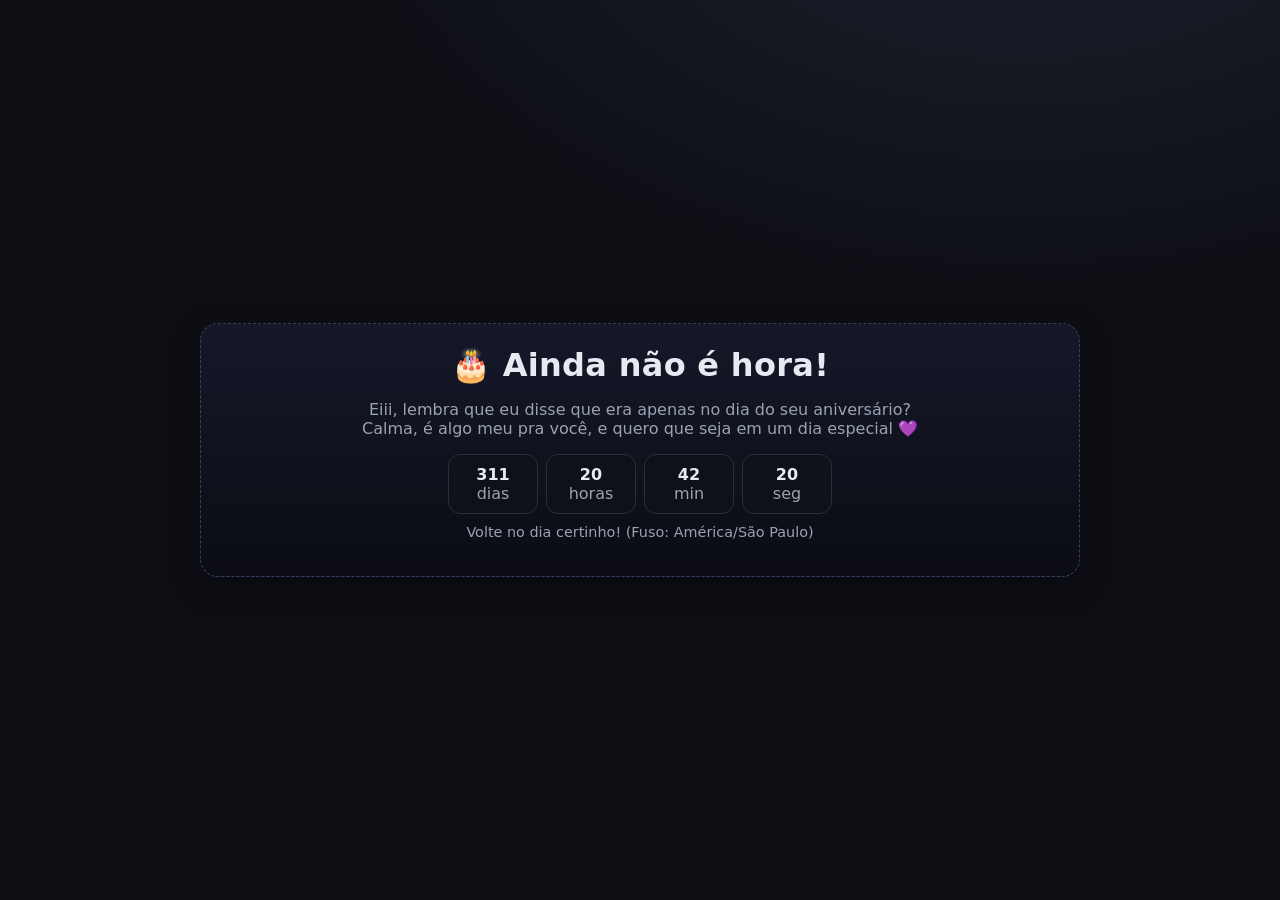
==== index.html @ f36da7c6 "Adiciona jogo imersivo com gate de aniversário10" ====
<!DOCTYPE html>
<html lang="pt-BR">
<head>
  <meta charset="UTF-8" />
  <meta name="viewport" content="width=device-width, initial-scale=1" />
  <title>Prova do Assistente do Vilão – Aniversário</title>
  <style>
    :root{
      --bg:#0e0f15; --card:#161821; --muted:#9aa3b2; --text:#e7eaf0; --accent:#8b5cf6; --accent-2:#22c55e; --danger:#ef4444; --gold:#fbbf24;
    }
    *{box-sizing:border-box}
    body{margin:0;background:radial-gradient(1200px 800px at 80% -20%, #1e2230 0%, #0e0f15 60%, #0e0f15 100%);color:var(--text);font-family:system-ui,-apple-system,Segoe UI,Roboto,Ubuntu;min-height:100svh;display:flex;align-items:center;justify-content:center;overflow:hidden}
    a{color:#b3c7ff}
    .wrap{width:min(980px,96vw);padding:20px;position:relative;z-index:2;display:none}
    .card{background:linear-gradient(180deg,#1a1d28,#11131a);border:1px solid #262a38;box-shadow:0 10px 30px rgba(0,0,0,.35), inset 0 1px 0 rgba(255,255,255,.03);border-radius:18px;padding:22px}
    h1{margin:0 0 8px;font-weight:800;letter-spacing:.3px}
    h2{margin:0 0 8px;font-weight:700}
    p{color:var(--muted)}
    .row{display:flex;gap:10px;flex-wrap:wrap;align-items:center}
    .btn{appearance:none;border:none;border-radius:12px;padding:12px 16px;font-weight:700;cursor:pointer;color:#0b0c12;background:var(--accent);box-shadow:0 6px 20px rgba(139,92,246,.35)}
    .btn.secondary{background:#2a2e3f;color:var(--text)}
    .btn.ghost{background:transparent;border:1px solid #2a2e3f;color:var(--text)}
    .btn.success{background:var(--accent-2);color:#052a12}
    .btn.danger{background:var(--danger);color:#fff}
    .btn:disabled{opacity:.6;cursor:not-allowed}
    .hud{display:flex;justify-content:space-between;gap:8px;margin:8px 0 12px;flex-wrap:wrap}
    .hud .chip{display:inline-flex;align-items:center;gap:8px;padding:8px 12px;border-radius:999px;border:1px solid #2a2e3f;background:#0f1118;color:#9aa3b2}
    .lives span{font-size:1.1rem}
    .timer, .progress-chip{font-variant-numeric:tabular-nums}
    .qbox{border:1px solid #2a2e3f;background:#0f1118;border-radius:14px;padding:14px}
    .answers{display:grid;grid-template-columns:repeat(auto-fit,minmax(220px,1fr));gap:10px;margin-top:12px}
    .answer{border:1px solid #2a2e3f;background:#121522;border-radius:12px;padding:12px;text-align:left;cursor:pointer;transition:transform .1s}
    .answer:active{transform:scale(.99)}
    .answer.correct{border-color:#22c55e;box-shadow:0 0 0 2px rgba(34,197,94,.2) inset}
    .answer.wrong{border-color:#ef4444;box-shadow:0 0 0 2px rgba(239,68,68,.2) inset}
    .notice{margin-top:10px;font-weight:600;min-height:1.2em}
    .progress{height:10px;background:#1b1f2c;border-radius:999px;overflow:hidden;border:1px solid #262a38;margin:6px 0 10px}
    .progress>i{display:block;height:100%;width:0;background:linear-gradient(90deg,var(--accent),#06b6d4);transition:width .4s}
    .urgent{animation:pulse 1s infinite}
    @keyframes pulse{0%{box-shadow:0 0 0 0 rgba(239,68,68,.5)}70%{box-shadow:0 0 0 12px rgba(239,68,68,0)}100%{box-shadow:0 0 0 0 rgba(239,68,68,0)}}
    .narrator{margin:6px 0 10px;color:#c5cbe0;font-style:italic}
    footer{margin-top:10px;color:#7f8aa3;font-size:.86rem;text-align:center}
    .modal{position:fixed;inset:0;background:rgba(0,0,0,.65);display:none;align-items:center;justify-content:center;padding:18px;z-index:3}
    .box{max-width:720px;width:100%;background:linear-gradient(180deg,#121421,#0b0c12);border:1px solid #2a2e3f;border-radius:18px;padding:22px}
    .message{border-radius:14px;background:#0f1118;border:1px dashed #383f56;padding:16px;line-height:1.6}
    .gold{color:#fbbf24}
    #fx{position:fixed;inset:0;pointer-events:none;z-index:1}
    /* Gate (fora do dia) */
    .gate{width:min(880px,92vw);padding:22px;background:linear-gradient(180deg,#151829,#0b0c13);border:1px dashed #3a4060;border-radius:18px;box-shadow:0 10px 30px rgba(0,0,0,.35);text-align:center;display:none}
    .gate h1{margin-bottom:6px}
    .count{display:flex;gap:8px;justify-content:center;margin-top:10px;flex-wrap:wrap}
    .pill{border:1px solid #2a2e3f;background:#0f1118;border-radius:12px;padding:10px 12px;min-width:90px}
  </style>
</head>
<body>
  <!-- CONFIG: altere o dia/mês do aniversário (1–31 / 1–12) -->
  <script>
    const BIRTHDAY = { day: 14, month: 10 }; // <<< ajuste aqui (ex.: 7 de outubro)
    const PREVIEW = new URLSearchParams(location.search).has('preview');

    function nowInSaoPaulo(){
      try{
        const fmt = new Intl.DateTimeFormat('pt-BR', {
          timeZone:'America/Sao_Paulo', year:'numeric', month:'numeric', day:'numeric',
          hour:'numeric', minute:'numeric', second:'numeric'
        });
        const parts = Object.fromEntries(fmt.formatToParts(new Date()).map(p=>[p.type,p.value]));
        return {
          year:+parts.year, month:+parts.month, day:+parts.day,
          hour:+(parts.hour||0), minute:+(parts.minute||0), second:+(parts.second||0)
        };
      }catch(e){
        const d=new Date(); return {year:d.getFullYear(),month:d.getMonth()+1,day:d.getDate(),hour:d.getHours(),minute:d.getMinutes(),second:d.getSeconds()};
      }
    }
    function nextBirthday(d,m){
      const n=nowInSaoPaulo(); let y=n.year;
      const passed = (n.month>m) || (n.month===m && n.day>d);
      if(passed) y++;
      return new Date(`${y}-${String(m).padStart(2,'0')}-${String(d).padStart(2,'0')}T00:00:00-03:00`);
    }
    function updateGateCountdown(){
      const goal=nextBirthday(BIRTHDAY.day,BIRTHDAY.month).getTime();
      const diff=Math.max(0,goal-Date.now());
      const sec=Math.floor(diff/1000)%60,min=Math.floor(diff/60000)%60,hrs=Math.floor(diff/3600000)%24,days=Math.floor(diff/86400000);
      const pad=n=>String(n).padStart(2,'0');
      document.getElementById('count').innerHTML = `
        <div class="pill"><strong>${days}</strong><br><span style="color:#9aa3b2">dias</span></div>
        <div class="pill"><strong>${pad(hrs)}</strong><br><span style="color:#9aa3b2">horas</span></div>
        <div class="pill"><strong>${pad(min)}</strong><br><span style="color:#9aa3b2">min</span></div>
        <div class="pill"><strong>${pad(sec)}</strong><br><span style="color:#9aa3b2">seg</span></div>`;
    }
    function applyGate(){
      const n=nowInSaoPaulo();
      const isBirthday=(n.day===BIRTHDAY.day && n.month===BIRTHDAY.month);
      const gate=document.getElementById('gate'); const app=document.getElementById('app');
      if(isBirthday || PREVIEW){ app.style.display='block'; gate.style.display='none'; }
      else{ app.style.display='none'; gate.style.display='block'; updateGateCountdown(); setInterval(updateGateCountdown,1000); }
    }
  </script>

  <!-- Canvas confete -->
  <canvas id="fx"></canvas>

  <!-- Gate (fora do dia) -->
  <div id="gate" class="gate">
    <h1>🎂 Ainda não é hora!</h1>
    <p>Eiii, lembra que eu disse que era apenas no dia do seu aniversário?<br>
    Calma, é algo meu pra você, e quero que seja em um dia especial 💜</p>
    <div class="count" id="count"></div>
    <p style="margin-top:10px;font-size:.9rem;color:#9aa3b2">Volte no dia certinho! (Fuso: América/São Paulo)</p>
  </div>

  <!-- App -->
  <div id="app" class="wrap">
    <div class="card">
      <h1>🧠 Prova do Assistente do Vilão – Modo Quiz Imersivo</h1>
      <p>Responda 3 perguntas com <strong>vidas</strong> e <strong>tempo</strong>. Pular gasta 1 vida. Complete a prova para abrir o cofre.</p>

      <div class="hud">
        <div class="chip progress-chip">Progresso: <span id="progressText">1/3</span></div>
        <div class="chip lives">Vidas: <span id="lives">❤️❤️❤️</span></div>
        <div class="chip timer">Tempo: <span id="time">20</span>s</div>
      </div>

      <div class="progress"><i id="bar"></i></div>

      <div class="narrator" id="narrator">O vilão observa em silêncio. Ele quer saber se você lembra a origem de Evie…</div>

      <section class="qbox" aria-live="polite">
        <h2 id="qTitle">Pergunta 1 – Origem</h2>
        <p id="qText">Antes de se tornar assistente, qual era a profissão da Evie?</p>
        <div class="answers" id="answers"></div>
        <div id="feedback" class="notice"></div>
        <div class="row" style="margin-top:12px">
          <button class="btn secondary" id="skip" type="button">Pular</button>
          <button class="btn ghost" id="restart" type="button">Reiniciar</button>
        </div>
      </section>

      <footer>
        Dica geral: as respostas certas aparecem nos livros <em>Assistente do Vilão</em>, <em>Aprendiz do Vilão</em> e <em>Aliada do Vilão</em>.
      </footer>
    </div>
  </div>

  <!-- Modal final -->
  <div id="modal" class="modal" role="dialog" aria-modal="true" aria-labelledby="modalTitle" aria-describedby="modalBody">
    <div class="box">
      <h2 id="modalTitle">🎁 O Cofre Secreto</h2>
      <p class="gold" id="modalLead">Prova concluída!</p>
      <div id="modalBody" class="message">
        <p id="finalMsg">“Quando te entreguei o primeiro chocolate, você comentou que teria sido um primeiro presente. Fiquei feliz, e gostaria de te parabenizar novamente pelos seus 18 anos. Que essa data seja apenas o início: que teus sonhos não apenas se realizem, mas que também te transformem e te façam crescer sempre mais.”</p>
      </div>
      <div class="row" style="margin-top:12px">
        <button class="btn success" id="copy" type="button">Copiar mensagem</button>
        <button class="btn secondary" id="close" type="button">Fechar</button>
      </div>
    </div>
  </div>

  <script>
    // Aplica o gate ao carregar
    applyGate();

    document.addEventListener('DOMContentLoaded', function(){
      // Canvas confete
      const fxCanvas = document.getElementById('fx');
      const ctx = fxCanvas.getContext('2d');
      function resize(){ fxCanvas.width = innerWidth; fxCanvas.height = innerHeight; }
      addEventListener('resize', resize); resize();

      const parts = [];
      function spawnConfetti(n=200){
        for(let i=0;i<n;i++){
          parts.push({ x: Math.random()*fxCanvas.width, y: -20, vx:(Math.random()-.5)*2.2, vy:Math.random()*2+2, r:Math.random()*5+2, a:Math.random()*Math.PI*2, hue:Math.floor(200+Math.random()*160) });
        }
      }
      (function draw(){
        ctx.clearRect(0,0,fxCanvas.width,fxCanvas.height);
        for(let p of parts){ p.x+=p.vx; p.y+=p.vy; p.a+=.1;
          ctx.fillStyle=`hsl(${p.hue},90%,60%)`; ctx.save(); ctx.translate(p.x,p.y); ctx.rotate(p.a); ctx.fillRect(-p.r/2,-p.r/2,p.r,p.r); ctx.restore();
        }
        for(let i=parts.length-1;i>=0;i--) if(parts[i].y>fxCanvas.height+30) parts.splice(i,1);
        requestAnimationFrame(draw);
      })();

      // Elementos do jogo
      const bar = document.getElementById('bar');
      const progressText = document.getElementById('progressText');
      const livesEl = document.getElementById('lives');
      const timeEl = document.getElementById('time');
      const answersEl = document.getElementById('answers');
      const qTitle = document.getElementById('qTitle');
      const qText = document.getElementById('qText');
      const feedback = document.getElementById('feedback');
      const skipBtn = document.getElementById('skip');
      const restartBtn = document.getElementById('restart');
      const narrator = document.getElementById('narrator');
      const modal = document.getElementById('modal');
      const closeBtn = document.getElementById('close');
      const copyBtn = document.getElementById('copy');
      const modalLead = document.getElementById('modalLead');

      // Áudio (WebAudio)
      let audioCtx=null; const ensureAudio=()=>{ if(!audioCtx){ audioCtx=new (window.AudioContext||window.webkitAudioContext)(); } };
      function tone(freq=440, dur=0.12, type='sine', vol=0.08){
        ensureAudio(); const o=audioCtx.createOscillator(); const g=audioCtx.createGain();
        o.type=type; o.frequency.value=freq; g.gain.value=vol; o.connect(g); g.connect(audioCtx.destination); o.start(); setTimeout(()=>o.stop(), dur*1000);
      }
      function chord(freqs=[523,659,784], dur=0.2){ freqs.forEach((f,i)=> setTimeout(()=>tone(f,dur,'sine',0.06), i*40)); }
      const sfx = {
        correct(){ chord([523,659,784], .18); },
        wrong(){ tone(220,.18,'sawtooth',0.06); setTimeout(()=>tone(196,.18,'sawtooth',0.06),140); },
        tick(){ tone(880,.05,'square',0.025); },
        open(){ chord([392,523,659,784], .22); setTimeout(()=>chord([659,784,988], .22),180); }
      };

      // Estado do jogo
      let idx=0, lives=3, timer=20, tick=null;
      const narr = [
        'O vilão observa em silêncio. Ele quer saber se você lembra a origem de Evie…',
        'Sinos tocam no castelo. Treinar ou cair: quais artes salvariam as muralhas?',
        'As portas se abrem. O que pesa mais: poder, dever ou o próprio coração?'
      ];
      const questions = [
        { title:'Pergunta 1 – Origem', text:'Antes de se tornar assistente, qual era a profissão da Evie?', choices:['Arqueira','Bibliotecária','Ferreira','Mercadora'], correct:'Bibliotecária' },
        { title:'Pergunta 2 – Treinamento', text:'Para proteger o castelo, quais frentes a Evie passa a estudar?', choices:['Jardinagem e Pintura','Culinária e Diplomacia','Defesa mágica e Estratégia de guerra','Cartografia e Música'], correct:'Defesa mágica e Estratégia de guerra' },
        { title:'Pergunta 3 – Dilema', text:'No terceiro livro, qual dilema central testa a Evie?', choices:['Qual roupa usar no baile','Se deve abandonar a magia','Onde está sua lealdade','Como abrir um portal secreto'], correct:'Onde está sua lealdade' }
      ];
      function setProgress(n){ const pct=Math.round((n/questions.length)*100); bar.style.width=pct+'%'; progressText.textContent=n+'/'+questions.length; }
      function renderQuestion(){
        const q=questions[idx]; qTitle.textContent=q.title; qText.textContent=q.text; narrator.textContent=narr[idx]||'';
        answersEl.innerHTML=''; feedback.textContent=''; document.querySelector('.progress').classList.remove('urgent');
        q.choices.forEach(choice=>{ const btn=document.createElement('button'); btn.className='answer'; btn.type='button'; btn.textContent=choice;
          btn.addEventListener('click',()=>handleAnswer(choice,btn)); answersEl.appendChild(btn); });
        setProgress(idx+1); startTimer();
      }
      function startTimer(){
        clearInterval(tick); timer=20; timeEl.textContent=timer;
        tick=setInterval(()=>{ timer--; timeEl.textContent=timer; if(timer<=5){ document.querySelector('.progress').classList.add('urgent'); sfx.tick(); }
          if(timer<=0){ clearInterval(tick); loseLife('Tempo esgotado.'); } },1000);
      }
      function handleAnswer(choice,btn){
        const q=questions[idx], ok=(choice===q.correct); Array.from(answersEl.children).forEach(b=>b.disabled=true);
        if(ok){ btn.classList.add('correct'); feedback.style.color='#22c55e'; feedback.textContent='Correto!'; sfx.correct(); clearInterval(tick); setTimeout(next,650); }
        else{ btn.classList.add('wrong'); feedback.style.color='#ef4444'; feedback.textContent='Ops! Resposta incorreta.'; sfx.wrong(); clearInterval(tick); setTimeout(()=>loseLife('Resposta incorreta.'),600); }
      }
      function loseLife(reason){
        lives--; const hearts='❤️'.repeat(Math.max(lives,0)) + (lives<3?'🖤'.repeat(3-lives):''); livesEl.textContent=hearts;
        livesEl.animate([{transform:'scale(1)'},{transform:'scale(1.2)'},{transform:'scale(1)'}],{duration:300});
        feedback.style.color='#ef4444'; feedback.textContent=reason+' Você perdeu uma vida.';
        if(lives<=0){ end(false); } else { setTimeout(()=>renderQuestion(),800); }
      }
      function next(){ idx++; if(idx>=questions.length){ end(true); } else { renderQuestion(); } }
      function end(success){
        clearInterval(tick);
        if(success){ modalLead.textContent='Prova concluída com sucesso!'; spawnConfetti(220); sfx.open(); modal.style.display='flex'; }
        else{ modalLead.textContent='Você ficou sem vidas… Mas nem todo final é o fim. Tente novamente!'; modal.style.display='flex';
          document.getElementById('finalMsg').textContent='Falhar também é parte da jornada. Clique em Reiniciar para tentar outra vez.'; document.getElementById('copy').style.display='none'; }
      }

      // Controles
      document.getElementById('skip').addEventListener('click',()=>loseLife('Você pulou a questão.'));
      document.getElementById('restart').addEventListener('click',()=>reset());
      document.getElementById('close').addEventListener('click',()=>{ modal.style.display='none'; });
      document.getElementById('copy').addEventListener('click', async ()=>{
        try{ const msg=document.getElementById('finalMsg').textContent; await navigator.clipboard.writeText(msg);
          const b=document.getElementById('copy'); b.textContent='Copiado!'; setTimeout(()=> b.textContent='Copiar mensagem',1800); }
        catch(e){ alert('Não foi possível copiar automaticamente. Selecione o texto e copie manualmente.'); }
      });

      function reset(){
        idx=0; lives=3; livesEl.textContent='❤️❤️❤️';
        document.getElementById('finalMsg').textContent='“Quando te entreguei o primeiro chocolate, você comentou que teria sido um primeiro presente. Fiquei feliz, e gostaria de te parabenizar novamente pelos seus 18 anos. Que essa data seja apenas o início: que teus sonhos não apenas se realizem, mas que também te transformem e te façam crescer sempre mais.”';
        document.getElementById('copy').style.display=''; modal.style.display='none'; renderQuestion();
      }

      // init
      reset();
    });
  </script>
</body>
</html>
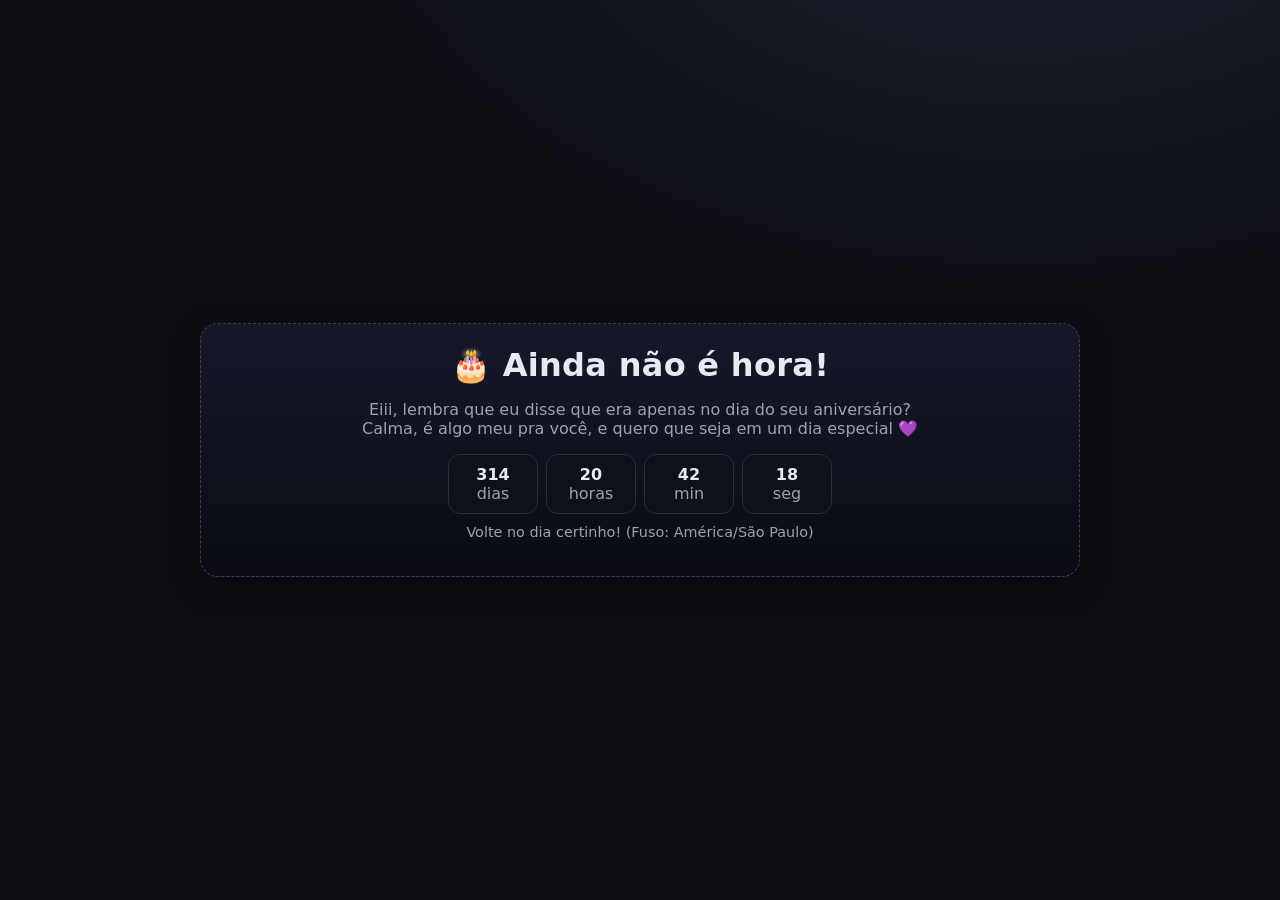
==== commit 2d0883e8: "Atualiza mensagem final personalizada dos 18 anos" ====
--- a/index.html
+++ b/index.html
@@ -55,7 +55,7 @@
 <body>
   <!-- CONFIG: altere o dia/mês do aniversário (1–31 / 1–12) -->
   <script>
-    const BIRTHDAY = { day: 14, month: 10 }; // <<< ajuste aqui (ex.: 7 de outubro)
+    const BIRTHDAY = { day: 17, month: 10 }; // <<< ajuste aqui (ex.: 7 de outubro)
     const PREVIEW = new URLSearchParams(location.search).has('preview');
 
     function nowInSaoPaulo(){
@@ -150,7 +150,10 @@
       <h2 id="modalTitle">🎁 O Cofre Secreto</h2>
       <p class="gold" id="modalLead">Prova concluída!</p>
       <div id="modalBody" class="message">
-        <p id="finalMsg">“Quando te entreguei o primeiro chocolate, você comentou que teria sido um primeiro presente. Fiquei feliz, e gostaria de te parabenizar novamente pelos seus 18 anos. Que essa data seja apenas o início: que teus sonhos não apenas se realizem, mas que também te transformem e te façam crescer sempre mais.”</p>
+        <p id="finalMsg">“Quando te entreguei o primeiro chocolate, você comentou que teria sido um primeiro presente.
+Fiquei feliz, e hoje quero te parabenizar pelos seus 18 anos — um momento único, cheio de novas escolhas e conquistas.
+Desejo que cada sonho não apenas se realize, mas que também te faça crescer e descobrir ainda mais o quanto é capaz.
+E quero que, no futuro, sempre que precisar de força, lembre desta mensagem: eu não só torço por você, eu acredito no seu potencial. 💜”</p>
       </div>
       <div class="row" style="margin-top:12px">
         <button class="btn success" id="copy" type="button">Copiar mensagem</button>
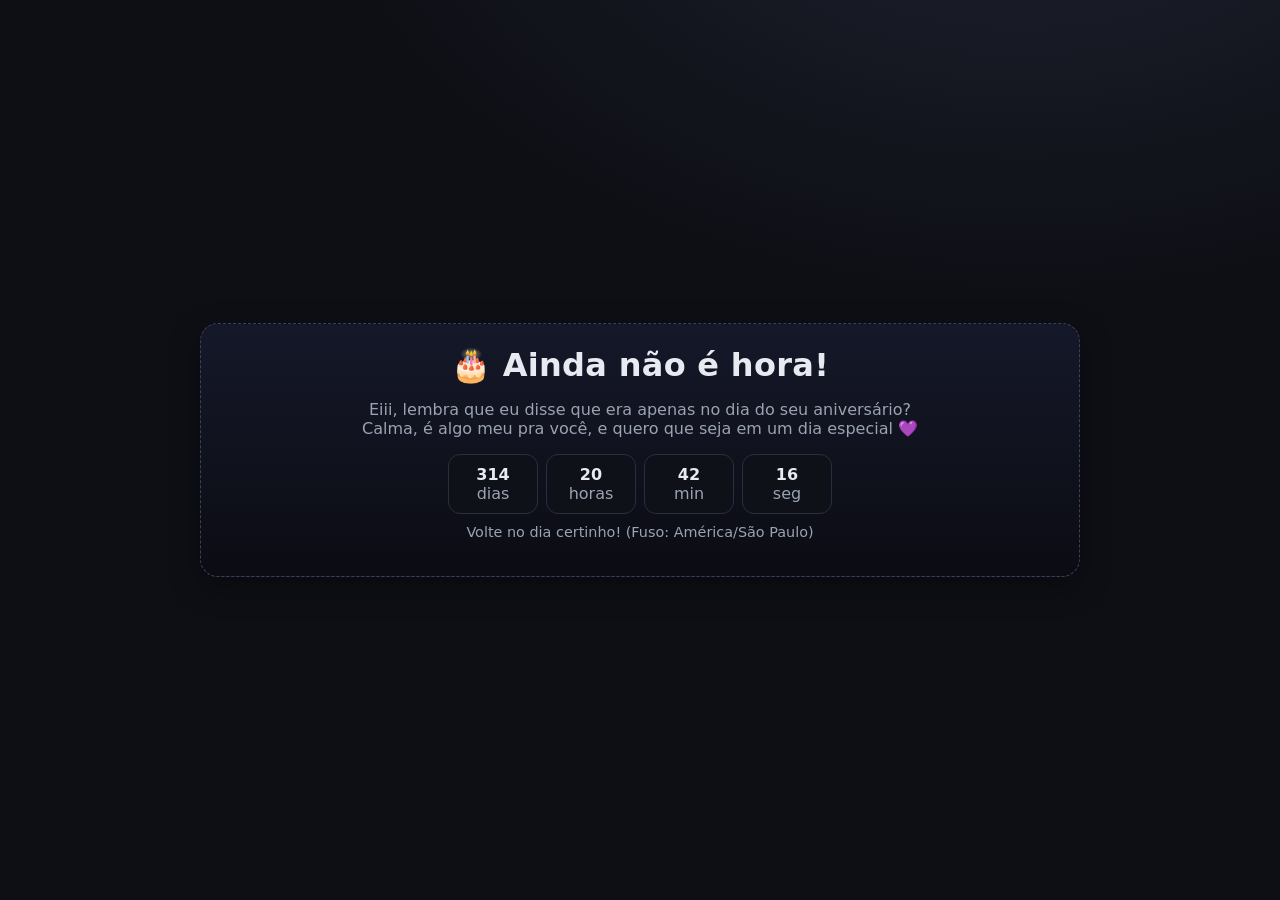
==== commit 8089c729: "Atualiza mensagem final personalizada dos 18 anos" ====
--- a/index.html
+++ b/index.html
@@ -150,10 +150,7 @@
       <h2 id="modalTitle">🎁 O Cofre Secreto</h2>
       <p class="gold" id="modalLead">Prova concluída!</p>
       <div id="modalBody" class="message">
-        <p id="finalMsg">“Quando te entreguei o primeiro chocolate, você comentou que teria sido um primeiro presente.
-Fiquei feliz, e hoje quero te parabenizar pelos seus 18 anos — um momento único, cheio de novas escolhas e conquistas.
-Desejo que cada sonho não apenas se realize, mas que também te faça crescer e descobrir ainda mais o quanto é capaz.
-E quero que, no futuro, sempre que precisar de força, lembre desta mensagem: eu não só torço por você, eu acredito no seu potencial. 💜”</p>
+        <p id="finalMsg">'“Quando te entreguei o primeiro chocolate, você comentou que teria sido um primeiro presente.Fiquei feliz, e hoje quero te parabenizar pelos seus 18 anos — um momento único, cheio de novas escolhas e conquistas.Desejo que cada sonho não apenas se realize, mas que também te faça crescer e descobrir ainda mais o quanto é capaz.E quero que, no futuro, sempre que precisar de força, lembre desta mensagem: eu não só torço por você, eu acredito no seu potencial. 💜”'</p>
       </div>
       <div class="row" style="margin-top:12px">
         <button class="btn success" id="copy" type="button">Copiar mensagem</button>
@@ -275,7 +272,7 @@
 
       function reset(){
         idx=0; lives=3; livesEl.textContent='❤️❤️❤️';
-        document.getElementById('finalMsg').textContent='“Quando te entreguei o primeiro chocolate, você comentou que teria sido um primeiro presente. Fiquei feliz, e gostaria de te parabenizar novamente pelos seus 18 anos. Que essa data seja apenas o início: que teus sonhos não apenas se realizem, mas que também te transformem e te façam crescer sempre mais.”';
+        document.getElementById('finalMsg').textContent='“Quando te entreguei o primeiro chocolate, você comentou que teria sido um primeiro presente.Fiquei feliz, e hoje quero te parabenizar pelos seus 18 anos — um momento único, cheio de novas escolhas e conquistas.Desejo que cada sonho não apenas se realize, mas que também te faça crescer e descobrir ainda mais o quanto é capaz.E quero que, no futuro, sempre que precisar de força, lembre desta mensagem: eu não só torço por você, eu acredito no seu potencial. 💜”';
         document.getElementById('copy').style.display=''; modal.style.display='none'; renderQuestion();
       }
 
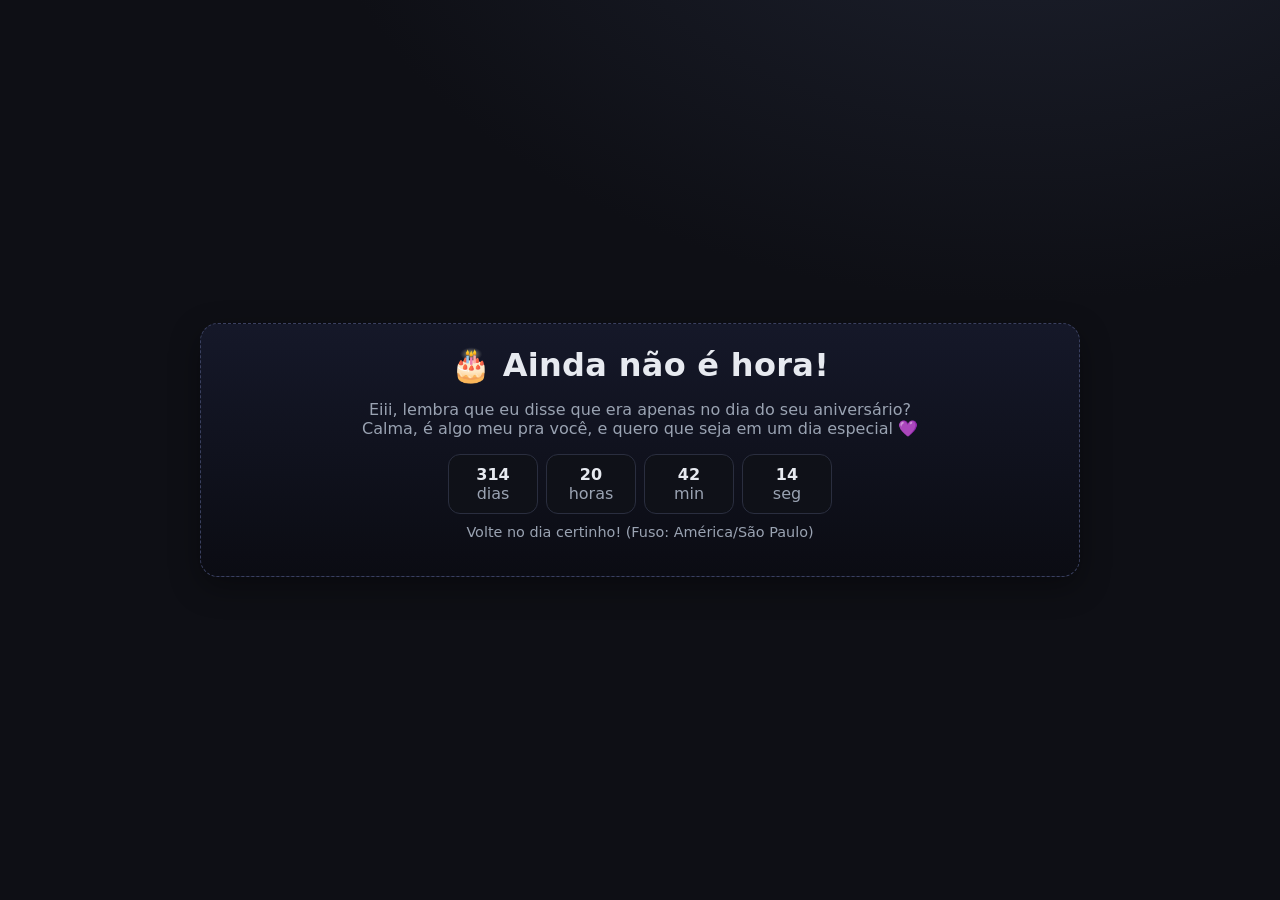
==== commit 1c891a73: "Atualiza mensagem final personalizada dos 18 anos" ====
--- a/index.html
+++ b/index.html
@@ -114,7 +114,7 @@
   <!-- App -->
   <div id="app" class="wrap">
     <div class="card">
-      <h1>🧠 Prova do Assistente do Vilão – Modo Quiz Imersivo</h1>
+      <h1>🧠 Prova do Assistente do Vilão</h1>
       <p>Responda 3 perguntas com <strong>vidas</strong> e <strong>tempo</strong>. Pular gasta 1 vida. Complete a prova para abrir o cofre.</p>
 
       <div class="hud">
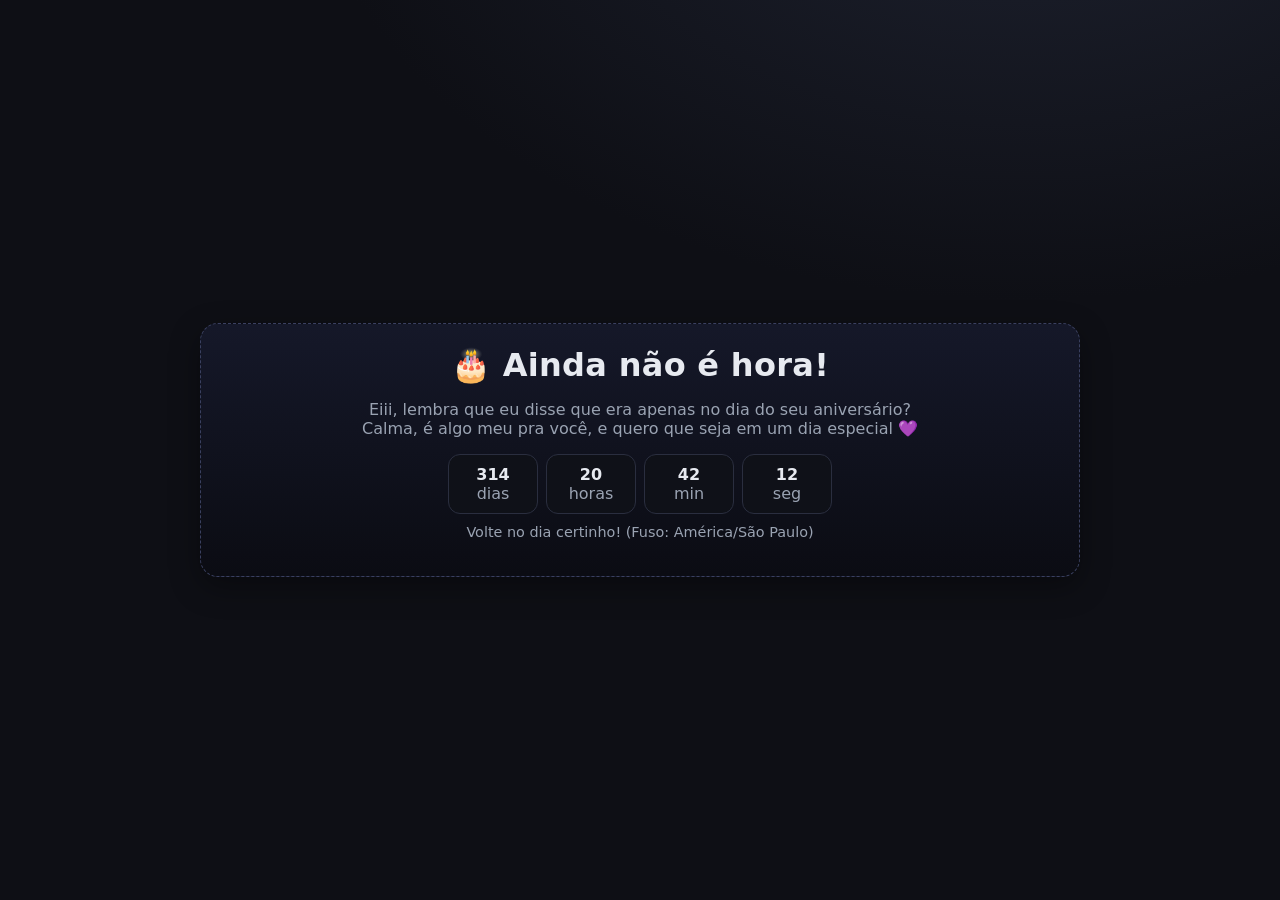
==== commit d554f79f: "Atualiza mensagem final personalizada dos 18 anos 2" ====
--- a/index.html
+++ b/index.html
@@ -150,7 +150,13 @@
       <h2 id="modalTitle">🎁 O Cofre Secreto</h2>
       <p class="gold" id="modalLead">Prova concluída!</p>
       <div id="modalBody" class="message">
-        <p id="finalMsg">'“Quando te entreguei o primeiro chocolate, você comentou que teria sido um primeiro presente.Fiquei feliz, e hoje quero te parabenizar pelos seus 18 anos — um momento único, cheio de novas escolhas e conquistas.Desejo que cada sonho não apenas se realize, mas que também te faça crescer e descobrir ainda mais o quanto é capaz.E quero que, no futuro, sempre que precisar de força, lembre desta mensagem: eu não só torço por você, eu acredito no seu potencial. 💜”'</p>
+        <p id="finalMsg">'“Quando te entreguei aquele primeiro chocolate, você mencionou que talvez fosse o primeiro presente que recebia assim. Guardei essas palavras — e desde então passei a vê-las como um convite silencioso para sair das margens. Deixei de ser apenas um leitor distante da sua história para me tornar, ainda que discretamente, uma linha escrita ao pé da página.
+
+Hoje, nos teus 18 anos, desejo que o mundo se abra como um livro que você ainda não leu — cheio de decisões novas, conquistas inesperadas e capítulos que só você pode escrever.
+
+Que cada sonho não sirva apenas para ser alcançado, mas para te lembrar da grandeza que sempre existiu aí dentro.
+
+E se um dia a coragem parecer faltar, retorne a estas palavras: eu não estou apenas aplaudindo de longe — eu acredito, com absoluta convicção, no que você pode se tornar. 💜”'</p>
       </div>
       <div class="row" style="margin-top:12px">
         <button class="btn success" id="copy" type="button">Copiar mensagem</button>
@@ -272,7 +278,7 @@
 
       function reset(){
         idx=0; lives=3; livesEl.textContent='❤️❤️❤️';
-        document.getElementById('finalMsg').textContent='“Quando te entreguei o primeiro chocolate, você comentou que teria sido um primeiro presente.Fiquei feliz, e hoje quero te parabenizar pelos seus 18 anos — um momento único, cheio de novas escolhas e conquistas.Desejo que cada sonho não apenas se realize, mas que também te faça crescer e descobrir ainda mais o quanto é capaz.E quero que, no futuro, sempre que precisar de força, lembre desta mensagem: eu não só torço por você, eu acredito no seu potencial. 💜”';
+        document.getElementById('finalMsg').textContent='“Quando te entreguei aquele primeiro chocolate, você mencionou que talvez fosse o primeiro presente que recebia assim. Guardei essas palavras — e desde então passei a vê-las como um convite silencioso para sair das margens. Deixei de ser apenas um leitor distante da sua história para me tornar, ainda que discretamente, uma linha escrita ao pé da página.Hoje, nos teus 18 anos, desejo que o mundo se abra como um livro que você ainda não leu — cheio de decisões novas, conquistas inesperadas e capítulos que só você pode escrever.Que cada sonho não sirva apenas para ser alcançado, mas para te lembrar da grandeza que sempre existiu aí dentro.E se um dia a coragem parecer faltar, retorne a estas palavras: eu não estou apenas aplaudindo de longe — eu acredito, com absoluta convicção, no que você pode se tornar. 💜”';
         document.getElementById('copy').style.display=''; modal.style.display='none'; renderQuestion();
       }
 
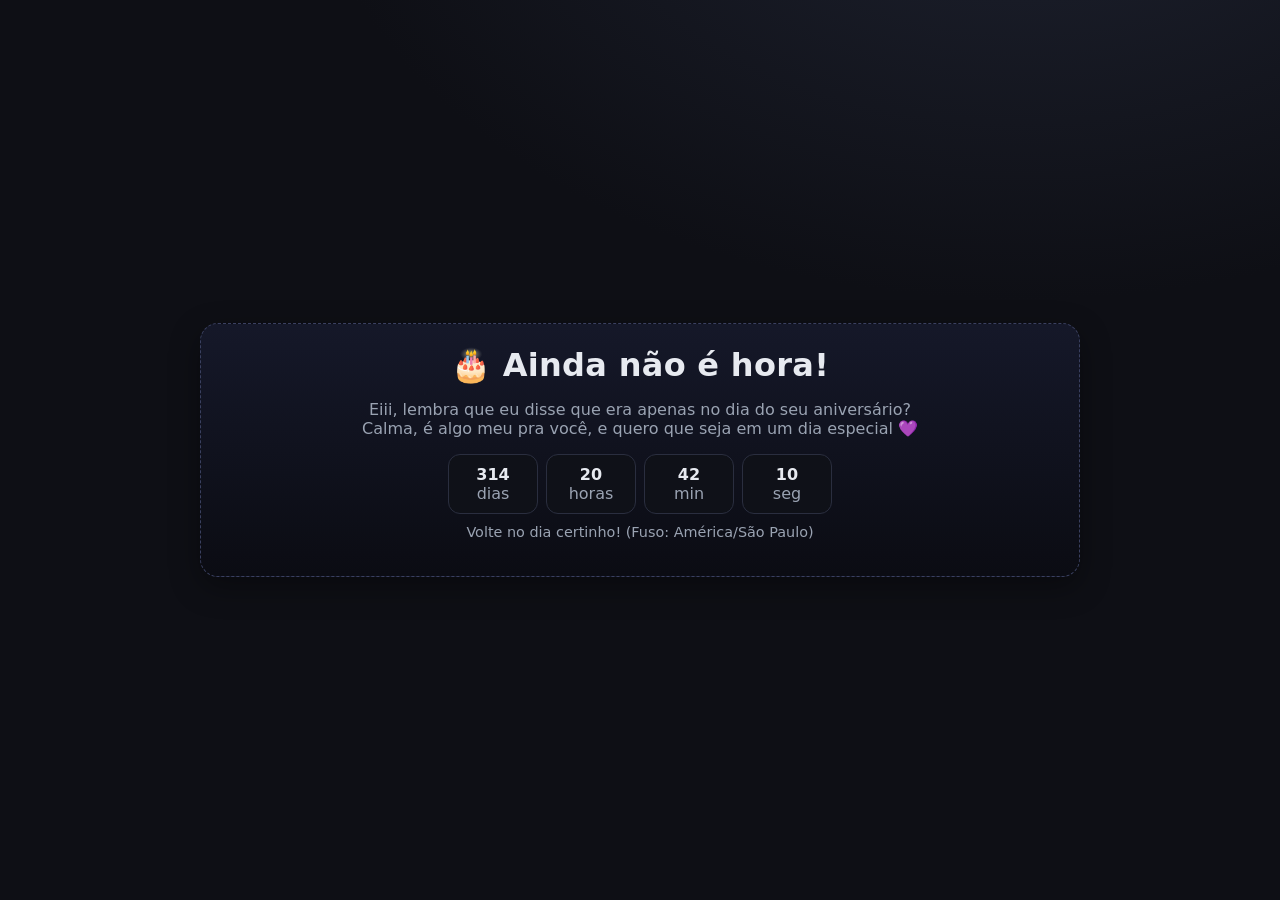
==== commit 65562c0d: "Atualiza mensagem final personalizada dos 18 anos 3" ====
--- a/index.html
+++ b/index.html
@@ -150,13 +150,13 @@
       <h2 id="modalTitle">🎁 O Cofre Secreto</h2>
       <p class="gold" id="modalLead">Prova concluída!</p>
       <div id="modalBody" class="message">
-        <p id="finalMsg">'“Quando te entreguei aquele primeiro chocolate, você mencionou que talvez fosse o primeiro presente que recebia assim. Guardei essas palavras — e desde então passei a vê-las como um convite silencioso para sair das margens. Deixei de ser apenas um leitor distante da sua história para me tornar, ainda que discretamente, uma linha escrita ao pé da página.
-
-Hoje, nos teus 18 anos, desejo que o mundo se abra como um livro que você ainda não leu — cheio de decisões novas, conquistas inesperadas e capítulos que só você pode escrever.
+        <p id="finalMsg">'“Quando te entreguei aquele primeiro chocolate, você mencionou que talvez fosse o primeiro presente que recebia assim. Guardei essas palavras e desde então passei a vê-las como um convite silencioso para sair das margens. Deixei de ser apenas um leitor distante da sua história para me tornar, ainda que discretamente, uma linha escrita ao pé da página.
+
+Hoje, nos teus 18 anos, desejo que o mundo se abra como um livro que você ainda não leu cheio de decisões novas, conquistas inesperadas e capítulos que só você pode escrever.
 
 Que cada sonho não sirva apenas para ser alcançado, mas para te lembrar da grandeza que sempre existiu aí dentro.
 
-E se um dia a coragem parecer faltar, retorne a estas palavras: eu não estou apenas aplaudindo de longe — eu acredito, com absoluta convicção, no que você pode se tornar. 💜”'</p>
+E se um dia a coragem parecer faltar, retorne a estas palavras: eu não estou apenas aplaudindo de longe eu acredito, com absoluta convicção, no que você pode se tornar. 💜”'</p>
       </div>
       <div class="row" style="margin-top:12px">
         <button class="btn success" id="copy" type="button">Copiar mensagem</button>
@@ -278,7 +278,7 @@
 
       function reset(){
         idx=0; lives=3; livesEl.textContent='❤️❤️❤️';
-        document.getElementById('finalMsg').textContent='“Quando te entreguei aquele primeiro chocolate, você mencionou que talvez fosse o primeiro presente que recebia assim. Guardei essas palavras — e desde então passei a vê-las como um convite silencioso para sair das margens. Deixei de ser apenas um leitor distante da sua história para me tornar, ainda que discretamente, uma linha escrita ao pé da página.Hoje, nos teus 18 anos, desejo que o mundo se abra como um livro que você ainda não leu — cheio de decisões novas, conquistas inesperadas e capítulos que só você pode escrever.Que cada sonho não sirva apenas para ser alcançado, mas para te lembrar da grandeza que sempre existiu aí dentro.E se um dia a coragem parecer faltar, retorne a estas palavras: eu não estou apenas aplaudindo de longe — eu acredito, com absoluta convicção, no que você pode se tornar. 💜”';
+        document.getElementById('finalMsg').textContent='“Quando te entreguei aquele primeiro chocolate, você mencionou que talvez fosse o primeiro presente que recebia assim. Guardei essas palavras e desde então passei a vê-las como um convite silencioso para sair das margens. Deixei de ser apenas um leitor distante da sua história para me tornar, ainda que discretamente, uma linha escrita ao pé da página.Hoje, nos teus 18 anos, desejo que o mundo se abra como um livro que você ainda não leu  cheio de decisões novas, conquistas inesperadas e capítulos que só você pode escrever.Que cada sonho não sirva apenas para ser alcançado, mas para te lembrar da grandeza que sempre existiu aí dentro.E se um dia a coragem parecer faltar, retorne a estas palavras: eu não estou apenas aplaudindo de longe eu acredito, com absoluta convicção, no que você pode se tornar. 💜”';
         document.getElementById('copy').style.display=''; modal.style.display='none'; renderQuestion();
       }
 
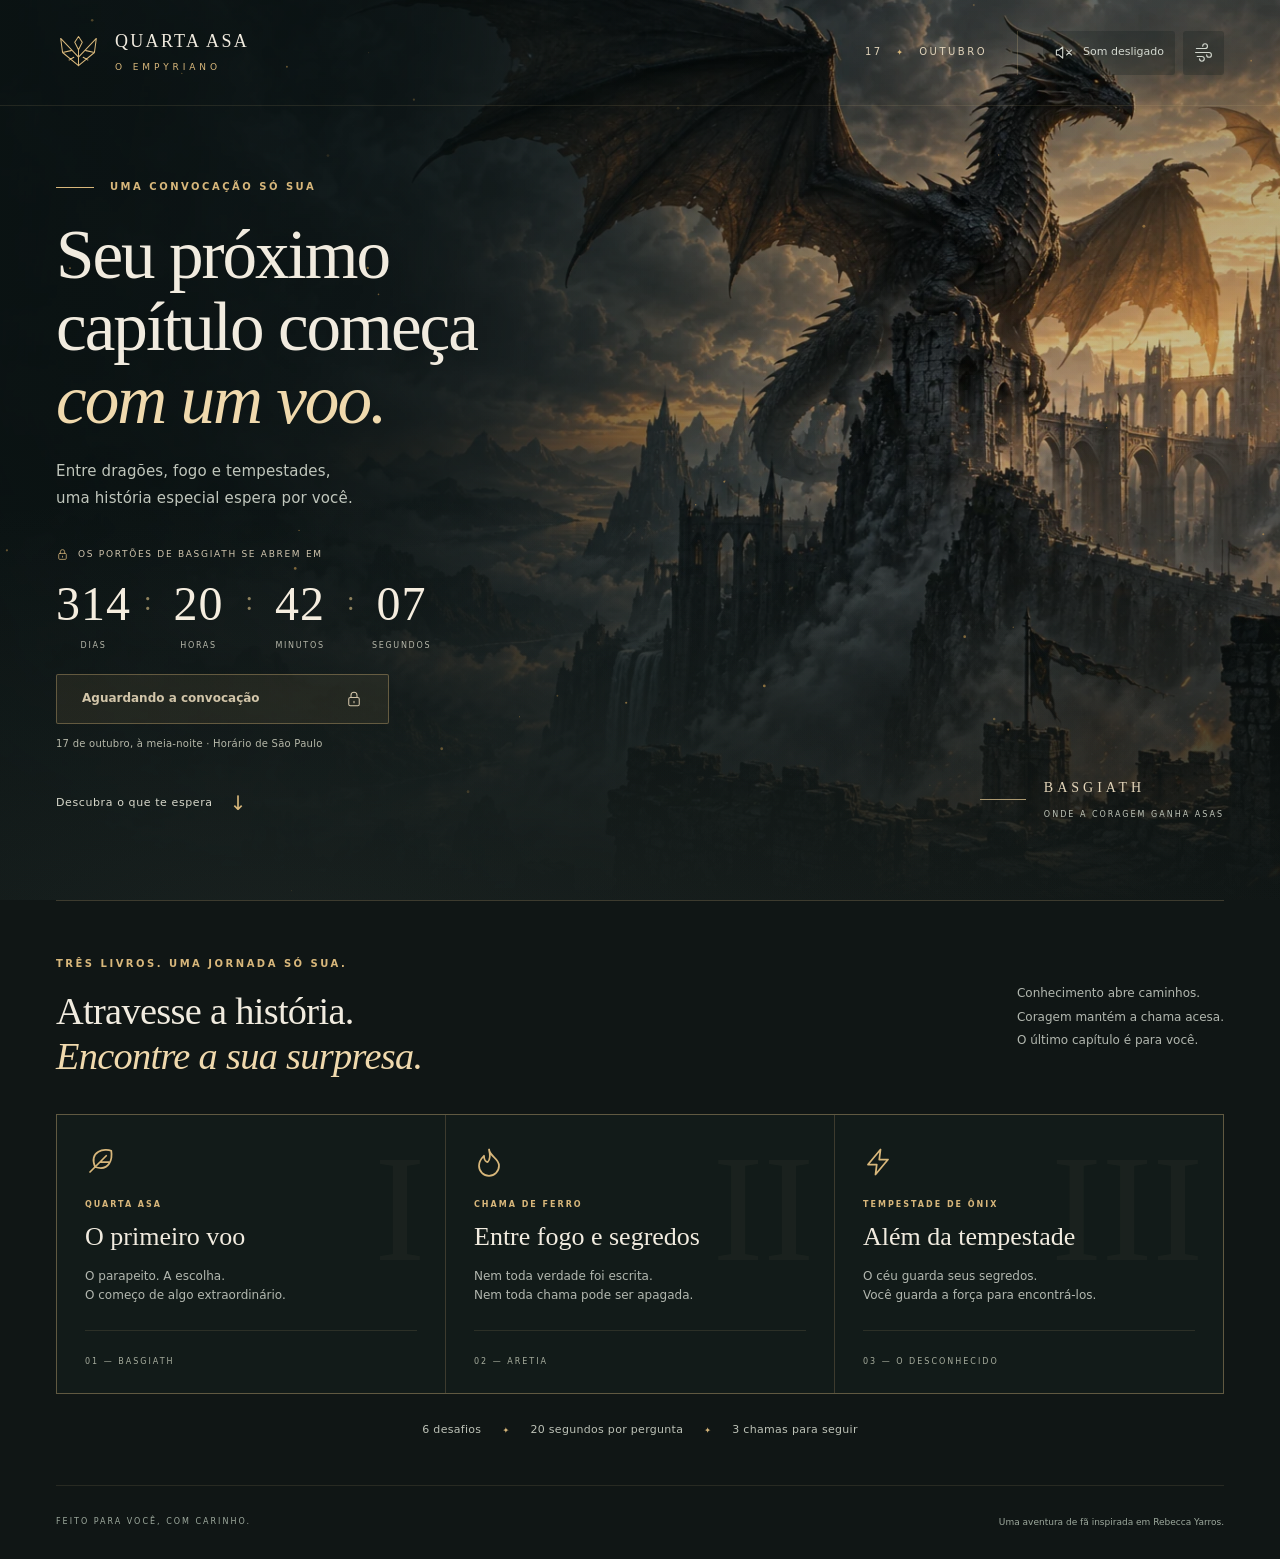
==== commit 33548081: "Transforma aniversario em jornada imersiva de Quarta Asa Preserva a contagem ate 17/10 em Sao Paulo " ====
--- a/index.html
+++ b/index.html
@@ -1,290 +1,61 @@
-<!DOCTYPE html>
+<!doctype html>
 <html lang="pt-BR">
 <head>
-  <meta charset="UTF-8" />
-  <meta name="viewport" content="width=device-width, initial-scale=1" />
-  <title>Prova do Assistente do Vilão – Aniversário</title>
-  <style>
-    :root{
-      --bg:#0e0f15; --card:#161821; --muted:#9aa3b2; --text:#e7eaf0; --accent:#8b5cf6; --accent-2:#22c55e; --danger:#ef4444; --gold:#fbbf24;
-    }
-    *{box-sizing:border-box}
-    body{margin:0;background:radial-gradient(1200px 800px at 80% -20%, #1e2230 0%, #0e0f15 60%, #0e0f15 100%);color:var(--text);font-family:system-ui,-apple-system,Segoe UI,Roboto,Ubuntu;min-height:100svh;display:flex;align-items:center;justify-content:center;overflow:hidden}
-    a{color:#b3c7ff}
-    .wrap{width:min(980px,96vw);padding:20px;position:relative;z-index:2;display:none}
-    .card{background:linear-gradient(180deg,#1a1d28,#11131a);border:1px solid #262a38;box-shadow:0 10px 30px rgba(0,0,0,.35), inset 0 1px 0 rgba(255,255,255,.03);border-radius:18px;padding:22px}
-    h1{margin:0 0 8px;font-weight:800;letter-spacing:.3px}
-    h2{margin:0 0 8px;font-weight:700}
-    p{color:var(--muted)}
-    .row{display:flex;gap:10px;flex-wrap:wrap;align-items:center}
-    .btn{appearance:none;border:none;border-radius:12px;padding:12px 16px;font-weight:700;cursor:pointer;color:#0b0c12;background:var(--accent);box-shadow:0 6px 20px rgba(139,92,246,.35)}
-    .btn.secondary{background:#2a2e3f;color:var(--text)}
-    .btn.ghost{background:transparent;border:1px solid #2a2e3f;color:var(--text)}
-    .btn.success{background:var(--accent-2);color:#052a12}
-    .btn.danger{background:var(--danger);color:#fff}
-    .btn:disabled{opacity:.6;cursor:not-allowed}
-    .hud{display:flex;justify-content:space-between;gap:8px;margin:8px 0 12px;flex-wrap:wrap}
-    .hud .chip{display:inline-flex;align-items:center;gap:8px;padding:8px 12px;border-radius:999px;border:1px solid #2a2e3f;background:#0f1118;color:#9aa3b2}
-    .lives span{font-size:1.1rem}
-    .timer, .progress-chip{font-variant-numeric:tabular-nums}
-    .qbox{border:1px solid #2a2e3f;background:#0f1118;border-radius:14px;padding:14px}
-    .answers{display:grid;grid-template-columns:repeat(auto-fit,minmax(220px,1fr));gap:10px;margin-top:12px}
-    .answer{border:1px solid #2a2e3f;background:#121522;border-radius:12px;padding:12px;text-align:left;cursor:pointer;transition:transform .1s}
-    .answer:active{transform:scale(.99)}
-    .answer.correct{border-color:#22c55e;box-shadow:0 0 0 2px rgba(34,197,94,.2) inset}
-    .answer.wrong{border-color:#ef4444;box-shadow:0 0 0 2px rgba(239,68,68,.2) inset}
-    .notice{margin-top:10px;font-weight:600;min-height:1.2em}
-    .progress{height:10px;background:#1b1f2c;border-radius:999px;overflow:hidden;border:1px solid #262a38;margin:6px 0 10px}
-    .progress>i{display:block;height:100%;width:0;background:linear-gradient(90deg,var(--accent),#06b6d4);transition:width .4s}
-    .urgent{animation:pulse 1s infinite}
-    @keyframes pulse{0%{box-shadow:0 0 0 0 rgba(239,68,68,.5)}70%{box-shadow:0 0 0 12px rgba(239,68,68,0)}100%{box-shadow:0 0 0 0 rgba(239,68,68,0)}}
-    .narrator{margin:6px 0 10px;color:#c5cbe0;font-style:italic}
-    footer{margin-top:10px;color:#7f8aa3;font-size:.86rem;text-align:center}
-    .modal{position:fixed;inset:0;background:rgba(0,0,0,.65);display:none;align-items:center;justify-content:center;padding:18px;z-index:3}
-    .box{max-width:720px;width:100%;background:linear-gradient(180deg,#121421,#0b0c12);border:1px solid #2a2e3f;border-radius:18px;padding:22px}
-    .message{border-radius:14px;background:#0f1118;border:1px dashed #383f56;padding:16px;line-height:1.6}
-    .gold{color:#fbbf24}
-    #fx{position:fixed;inset:0;pointer-events:none;z-index:1}
-    /* Gate (fora do dia) */
-    .gate{width:min(880px,92vw);padding:22px;background:linear-gradient(180deg,#151829,#0b0c13);border:1px dashed #3a4060;border-radius:18px;box-shadow:0 10px 30px rgba(0,0,0,.35);text-align:center;display:none}
-    .gate h1{margin-bottom:6px}
-    .count{display:flex;gap:8px;justify-content:center;margin-top:10px;flex-wrap:wrap}
-    .pill{border:1px solid #2a2e3f;background:#0f1118;border-radius:12px;padding:10px 12px;min-width:90px}
-  </style>
+  <meta charset="utf-8">
+  <meta name="viewport" content="width=device-width, initial-scale=1">
+  <meta name="theme-color" content="#101615">
+  <meta name="description" content="Uma convocação especial para uma jornada entre dragões, fogo e tempestades. Seu próximo capítulo começa em 17 de outubro.">
+  <title>Quarta Asa · Uma jornada para você</title>
+  <link rel="icon" type="image/svg+xml" href="assets/emblem.svg">
+  <link rel="preload" as="image" href="assets/basgiath.webp">
+  <link rel="stylesheet" href="styles.css">
+  <script type="module" src="app.mjs"></script>
 </head>
-<body>
-  <!-- CONFIG: altere o dia/mês do aniversário (1–31 / 1–12) -->
-  <script>
-    const BIRTHDAY = { day: 17, month: 10 }; // <<< ajuste aqui (ex.: 7 de outubro)
-    const PREVIEW = new URLSearchParams(location.search).has('preview');
-
-    function nowInSaoPaulo(){
-      try{
-        const fmt = new Intl.DateTimeFormat('pt-BR', {
-          timeZone:'America/Sao_Paulo', year:'numeric', month:'numeric', day:'numeric',
-          hour:'numeric', minute:'numeric', second:'numeric'
-        });
-        const parts = Object.fromEntries(fmt.formatToParts(new Date()).map(p=>[p.type,p.value]));
-        return {
-          year:+parts.year, month:+parts.month, day:+parts.day,
-          hour:+(parts.hour||0), minute:+(parts.minute||0), second:+(parts.second||0)
-        };
-      }catch(e){
-        const d=new Date(); return {year:d.getFullYear(),month:d.getMonth()+1,day:d.getDate(),hour:d.getHours(),minute:d.getMinutes(),second:d.getSeconds()};
-      }
-    }
-    function nextBirthday(d,m){
-      const n=nowInSaoPaulo(); let y=n.year;
-      const passed = (n.month>m) || (n.month===m && n.day>d);
-      if(passed) y++;
-      return new Date(`${y}-${String(m).padStart(2,'0')}-${String(d).padStart(2,'0')}T00:00:00-03:00`);
-    }
-    function updateGateCountdown(){
-      const goal=nextBirthday(BIRTHDAY.day,BIRTHDAY.month).getTime();
-      const diff=Math.max(0,goal-Date.now());
-      const sec=Math.floor(diff/1000)%60,min=Math.floor(diff/60000)%60,hrs=Math.floor(diff/3600000)%24,days=Math.floor(diff/86400000);
-      const pad=n=>String(n).padStart(2,'0');
-      document.getElementById('count').innerHTML = `
-        <div class="pill"><strong>${days}</strong><br><span style="color:#9aa3b2">dias</span></div>
-        <div class="pill"><strong>${pad(hrs)}</strong><br><span style="color:#9aa3b2">horas</span></div>
-        <div class="pill"><strong>${pad(min)}</strong><br><span style="color:#9aa3b2">min</span></div>
-        <div class="pill"><strong>${pad(sec)}</strong><br><span style="color:#9aa3b2">seg</span></div>`;
-    }
-    function applyGate(){
-      const n=nowInSaoPaulo();
-      const isBirthday=(n.day===BIRTHDAY.day && n.month===BIRTHDAY.month);
-      const gate=document.getElementById('gate'); const app=document.getElementById('app');
-      if(isBirthday || PREVIEW){ app.style.display='block'; gate.style.display='none'; }
-      else{ app.style.display='none'; gate.style.display='block'; updateGateCountdown(); setInterval(updateGateCountdown,1000); }
-    }
-  </script>
-
-  <!-- Canvas confete -->
-  <canvas id="fx"></canvas>
-
-  <!-- Gate (fora do dia) -->
-  <div id="gate" class="gate">
-    <h1>🎂 Ainda não é hora!</h1>
-    <p>Eiii, lembra que eu disse que era apenas no dia do seu aniversário?<br>
-    Calma, é algo meu pra você, e quero que seja em um dia especial 💜</p>
-    <div class="count" id="count"></div>
-    <p style="margin-top:10px;font-size:.9rem;color:#9aa3b2">Volte no dia certinho! (Fuso: América/São Paulo)</p>
-  </div>
-
-  <!-- App -->
-  <div id="app" class="wrap">
-    <div class="card">
-      <h1>🧠 Prova do Assistente do Vilão</h1>
-      <p>Responda 3 perguntas com <strong>vidas</strong> e <strong>tempo</strong>. Pular gasta 1 vida. Complete a prova para abrir o cofre.</p>
-
-      <div class="hud">
-        <div class="chip progress-chip">Progresso: <span id="progressText">1/3</span></div>
-        <div class="chip lives">Vidas: <span id="lives">❤️❤️❤️</span></div>
-        <div class="chip timer">Tempo: <span id="time">20</span>s</div>
-      </div>
-
-      <div class="progress"><i id="bar"></i></div>
-
-      <div class="narrator" id="narrator">O vilão observa em silêncio. Ele quer saber se você lembra a origem de Evie…</div>
-
-      <section class="qbox" aria-live="polite">
-        <h2 id="qTitle">Pergunta 1 – Origem</h2>
-        <p id="qText">Antes de se tornar assistente, qual era a profissão da Evie?</p>
-        <div class="answers" id="answers"></div>
-        <div id="feedback" class="notice"></div>
-        <div class="row" style="margin-top:12px">
-          <button class="btn secondary" id="skip" type="button">Pular</button>
-          <button class="btn ghost" id="restart" type="button">Reiniciar</button>
-        </div>
+<body data-scene="home">
+  <svg class="svg-defs" aria-hidden="true" xmlns="http://www.w3.org/2000/svg">
+    <symbol id="i-wing" viewBox="0 0 48 48"><path d="M24 38V21M24 29 5 9l2 15 17 14 17-14 2-15-19 20ZM7 24l9-2M41 24l-9-2M14 32l5-3M34 32l-5-3M20 13l4-6 4 6-4 8Z"/></symbol>
+    <symbol id="i-arrow" viewBox="0 0 24 24"><path d="M4 12h16m-6-6 6 6-6 6"/></symbol>
+    <symbol id="i-lock" viewBox="0 0 24 24"><rect x="5" y="10" width="14" height="11" rx="2"/><path d="M8 10V7a4 4 0 0 1 8 0v3m-4 5v2"/></symbol>
+    <symbol id="i-flame" viewBox="0 0 24 24"><path d="M12 2c1 6 8 7 8 13a8 8 0 0 1-16 0c0-3 2-6 4-8 0 4 2 5 3 5 2-2 2-6 1-10Z"/></symbol>
+    <symbol id="i-bolt" viewBox="0 0 24 24"><path d="m14 2-10 12h7l-1 8 10-12h-7l1-8Z"/></symbol>
+    <symbol id="i-feather" viewBox="0 0 24 24"><path d="M4 20 17 7M8 16C3 3 16 1 21 3c1 6-1 17-13 13Zm4-4h7"/></symbol>
+    <symbol id="i-sound" viewBox="0 0 24 24"><path d="m11 5-5 4H3v6h3l5 4V5Zm4 3c3 2 3 6 0 8m3-11c5 4 5 10 0 14"/></symbol>
+    <symbol id="i-mute" viewBox="0 0 24 24"><path d="m11 5-5 4H3v6h3l5 4V5Zm5 4 6 6m0-6-6 6"/></symbol>
+    <symbol id="i-motion" viewBox="0 0 24 24"><path d="M3 7h11a3 3 0 1 0-3-3M2 12h17a3 3 0 1 1-3 3M4 17h6a3 3 0 1 1-3 3"/></symbol>
+    <symbol id="i-pause" viewBox="0 0 24 24"><path d="M8 5v14M16 5v14"/></symbol>
+    <symbol id="i-copy" viewBox="0 0 24 24"><rect x="8" y="8" width="12" height="13" rx="2"/><path d="M16 8V3H3v13h5"/></symbol>
+    <symbol id="i-check" viewBox="0 0 24 24"><path d="m5 12 4 4L19 6"/></symbol>
+  </svg>
+  <div class="world" aria-hidden="true"><div class="world-image"></div><div class="world-shade"></div><div class="mist"></div></div>
+  <canvas id="embers" aria-hidden="true"></canvas>
+  <a class="skip-link" href="#main">Ir para o conteúdo</a>
+  <header class="masthead">
+    <button class="brand" id="brand-home" aria-label="Voltar à entrada"><svg class="crest"><use href="#i-wing"/></svg><span>QUARTA ASA<small>O EMPYRIANO</small></span></button>
+    <div class="header-right"><span class="header-date">17 <i>✦</i> OUTUBRO</span><span id="preview-badge" class="preview-badge" hidden>PRÉVIA</span><div class="settings"><button id="sound-toggle" class="setting" aria-pressed="false" aria-label="Ativar som ambiente" title="Ativar som ambiente"><svg><use id="sound-icon" href="#i-mute"/></svg><span id="sound-label">Som desligado</span></button><button id="motion-toggle" class="setting motion-toggle" aria-pressed="true" aria-label="Desativar animações" title="Desativar animações"><svg><use href="#i-motion"/></svg></button></div></div>
+  </header>
+  <main id="main">
+    <section id="screen-home" class="screen">
+      <div class="hero content-width"><div class="hero-copy"><p class="eyebrow ruled">UMA CONVOCAÇÃO SÓ SUA</p><h1>Seu próximo<br>capítulo começa<br><em>com um voo.</em></h1><p class="hero-description">Entre dragões, fogo e tempestades,<br>uma história especial espera por você.</p>
+        <div class="countdown-wrap"><p class="countdown-title"><svg><use href="#i-lock"/></svg><span id="gate-label">OS PORTÕES DE BASGIATH SE ABREM EM</span></p><div class="countdown" role="timer" aria-label="Contagem regressiva até 17 de outubro, horário de São Paulo"><div><strong id="days">--</strong><span>DIAS</span></div><b>:</b><div><strong id="hours">--</strong><span>HORAS</span></div><b>:</b><div><strong id="minutes">--</strong><span>MINUTOS</span></div><b>:</b><div><strong id="seconds">--</strong><span>SEGUNDOS</span></div></div></div>
+        <button class="button primary hero-action" id="enter" disabled><span id="enter-label">Aguardando a convocação</span><svg id="enter-icon"><use href="#i-lock"/></svg></button><p class="gate-note" id="gate-note">17 de outubro, à meia-noite · Horário de São Paulo</p><a class="explore-link" href="#journey">Descubra o que te espera <span>↓</span></a>
+      </div><div class="hero-caption" aria-hidden="true"><span class="fine-line"></span><span>BASGIATH<br><small>ONDE A CORAGEM GANHA ASAS</small></span></div></div>
+      <section id="journey" class="journey content-width" aria-labelledby="journey-title"><div class="journey-heading"><div><p class="eyebrow">TRÊS LIVROS. UMA JORNADA SÓ SUA.</p><h2 id="journey-title">Atravesse a história.<br><em>Encontre a sua surpresa.</em></h2></div><p>Conhecimento abre caminhos.<br>Coragem mantém a chama acesa.<br>O último capítulo é para você.</p></div>
+        <div class="chapter-grid">
+          <article class="chapter-card"><span class="chapter-roman" aria-hidden="true">I</span><svg><use href="#i-feather"/></svg><p class="eyebrow">QUARTA ASA</p><h3>O primeiro voo</h3><p>O parapeito. A escolha.<br>O começo de algo extraordinário.</p><span class="chapter-foot">01 — BASGIATH</span></article>
+          <article class="chapter-card"><span class="chapter-roman" aria-hidden="true">II</span><svg><use href="#i-flame"/></svg><p class="eyebrow">CHAMA DE FERRO</p><h3>Entre fogo e segredos</h3><p>Nem toda verdade foi escrita.<br>Nem toda chama pode ser apagada.</p><span class="chapter-foot">02 — ARETIA</span></article>
+          <article class="chapter-card"><span class="chapter-roman" aria-hidden="true">III</span><svg><use href="#i-bolt"/></svg><p class="eyebrow">TEMPESTADE DE ÔNIX</p><h3>Além da tempestade</h3><p>O céu guarda seus segredos.<br>Você guarda a força para encontrá-los.</p><span class="chapter-foot">03 — O DESCONHECIDO</span></article>
+        </div><div class="journey-details"><span>6 desafios</span><i>✦</i><span>20 segundos por pergunta</span><i>✦</i><span>3 chamas para seguir</span></div>
       </section>
-
-      <footer>
-        Dica geral: as respostas certas aparecem nos livros <em>Assistente do Vilão</em>, <em>Aprendiz do Vilão</em> e <em>Aliada do Vilão</em>.
-      </footer>
-    </div>
-  </div>
-
-  <!-- Modal final -->
-  <div id="modal" class="modal" role="dialog" aria-modal="true" aria-labelledby="modalTitle" aria-describedby="modalBody">
-    <div class="box">
-      <h2 id="modalTitle">🎁 O Cofre Secreto</h2>
-      <p class="gold" id="modalLead">Prova concluída!</p>
-      <div id="modalBody" class="message">
-        <p id="finalMsg">'“Quando te entreguei aquele primeiro chocolate, você mencionou que talvez fosse o primeiro presente que recebia assim. Guardei essas palavras e desde então passei a vê-las como um convite silencioso para sair das margens. Deixei de ser apenas um leitor distante da sua história para me tornar, ainda que discretamente, uma linha escrita ao pé da página.
-
-Hoje, nos teus 18 anos, desejo que o mundo se abra como um livro que você ainda não leu cheio de decisões novas, conquistas inesperadas e capítulos que só você pode escrever.
-
-Que cada sonho não sirva apenas para ser alcançado, mas para te lembrar da grandeza que sempre existiu aí dentro.
-
-E se um dia a coragem parecer faltar, retorne a estas palavras: eu não estou apenas aplaudindo de longe eu acredito, com absoluta convicção, no que você pode se tornar. 💜”'</p>
-      </div>
-      <div class="row" style="margin-top:12px">
-        <button class="btn success" id="copy" type="button">Copiar mensagem</button>
-        <button class="btn secondary" id="close" type="button">Fechar</button>
-      </div>
-    </div>
-  </div>
-
-  <script>
-    // Aplica o gate ao carregar
-    applyGate();
-
-    document.addEventListener('DOMContentLoaded', function(){
-      // Canvas confete
-      const fxCanvas = document.getElementById('fx');
-      const ctx = fxCanvas.getContext('2d');
-      function resize(){ fxCanvas.width = innerWidth; fxCanvas.height = innerHeight; }
-      addEventListener('resize', resize); resize();
-
-      const parts = [];
-      function spawnConfetti(n=200){
-        for(let i=0;i<n;i++){
-          parts.push({ x: Math.random()*fxCanvas.width, y: -20, vx:(Math.random()-.5)*2.2, vy:Math.random()*2+2, r:Math.random()*5+2, a:Math.random()*Math.PI*2, hue:Math.floor(200+Math.random()*160) });
-        }
-      }
-      (function draw(){
-        ctx.clearRect(0,0,fxCanvas.width,fxCanvas.height);
-        for(let p of parts){ p.x+=p.vx; p.y+=p.vy; p.a+=.1;
-          ctx.fillStyle=`hsl(${p.hue},90%,60%)`; ctx.save(); ctx.translate(p.x,p.y); ctx.rotate(p.a); ctx.fillRect(-p.r/2,-p.r/2,p.r,p.r); ctx.restore();
-        }
-        for(let i=parts.length-1;i>=0;i--) if(parts[i].y>fxCanvas.height+30) parts.splice(i,1);
-        requestAnimationFrame(draw);
-      })();
-
-      // Elementos do jogo
-      const bar = document.getElementById('bar');
-      const progressText = document.getElementById('progressText');
-      const livesEl = document.getElementById('lives');
-      const timeEl = document.getElementById('time');
-      const answersEl = document.getElementById('answers');
-      const qTitle = document.getElementById('qTitle');
-      const qText = document.getElementById('qText');
-      const feedback = document.getElementById('feedback');
-      const skipBtn = document.getElementById('skip');
-      const restartBtn = document.getElementById('restart');
-      const narrator = document.getElementById('narrator');
-      const modal = document.getElementById('modal');
-      const closeBtn = document.getElementById('close');
-      const copyBtn = document.getElementById('copy');
-      const modalLead = document.getElementById('modalLead');
-
-      // Áudio (WebAudio)
-      let audioCtx=null; const ensureAudio=()=>{ if(!audioCtx){ audioCtx=new (window.AudioContext||window.webkitAudioContext)(); } };
-      function tone(freq=440, dur=0.12, type='sine', vol=0.08){
-        ensureAudio(); const o=audioCtx.createOscillator(); const g=audioCtx.createGain();
-        o.type=type; o.frequency.value=freq; g.gain.value=vol; o.connect(g); g.connect(audioCtx.destination); o.start(); setTimeout(()=>o.stop(), dur*1000);
-      }
-      function chord(freqs=[523,659,784], dur=0.2){ freqs.forEach((f,i)=> setTimeout(()=>tone(f,dur,'sine',0.06), i*40)); }
-      const sfx = {
-        correct(){ chord([523,659,784], .18); },
-        wrong(){ tone(220,.18,'sawtooth',0.06); setTimeout(()=>tone(196,.18,'sawtooth',0.06),140); },
-        tick(){ tone(880,.05,'square',0.025); },
-        open(){ chord([392,523,659,784], .22); setTimeout(()=>chord([659,784,988], .22),180); }
-      };
-
-      // Estado do jogo
-      let idx=0, lives=3, timer=20, tick=null;
-      const narr = [
-        'O vilão observa em silêncio. Ele quer saber se você lembra a origem de Evie…',
-        'Sinos tocam no castelo. Treinar ou cair: quais artes salvariam as muralhas?',
-        'As portas se abrem. O que pesa mais: poder, dever ou o próprio coração?'
-      ];
-      const questions = [
-        { title:'Pergunta 1 – Origem', text:'Antes de se tornar assistente, qual era a profissão da Evie?', choices:['Arqueira','Bibliotecária','Ferreira','Mercadora'], correct:'Bibliotecária' },
-        { title:'Pergunta 2 – Treinamento', text:'Para proteger o castelo, quais frentes a Evie passa a estudar?', choices:['Jardinagem e Pintura','Culinária e Diplomacia','Defesa mágica e Estratégia de guerra','Cartografia e Música'], correct:'Defesa mágica e Estratégia de guerra' },
-        { title:'Pergunta 3 – Dilema', text:'No terceiro livro, qual dilema central testa a Evie?', choices:['Qual roupa usar no baile','Se deve abandonar a magia','Onde está sua lealdade','Como abrir um portal secreto'], correct:'Onde está sua lealdade' }
-      ];
-      function setProgress(n){ const pct=Math.round((n/questions.length)*100); bar.style.width=pct+'%'; progressText.textContent=n+'/'+questions.length; }
-      function renderQuestion(){
-        const q=questions[idx]; qTitle.textContent=q.title; qText.textContent=q.text; narrator.textContent=narr[idx]||'';
-        answersEl.innerHTML=''; feedback.textContent=''; document.querySelector('.progress').classList.remove('urgent');
-        q.choices.forEach(choice=>{ const btn=document.createElement('button'); btn.className='answer'; btn.type='button'; btn.textContent=choice;
-          btn.addEventListener('click',()=>handleAnswer(choice,btn)); answersEl.appendChild(btn); });
-        setProgress(idx+1); startTimer();
-      }
-      function startTimer(){
-        clearInterval(tick); timer=20; timeEl.textContent=timer;
-        tick=setInterval(()=>{ timer--; timeEl.textContent=timer; if(timer<=5){ document.querySelector('.progress').classList.add('urgent'); sfx.tick(); }
-          if(timer<=0){ clearInterval(tick); loseLife('Tempo esgotado.'); } },1000);
-      }
-      function handleAnswer(choice,btn){
-        const q=questions[idx], ok=(choice===q.correct); Array.from(answersEl.children).forEach(b=>b.disabled=true);
-        if(ok){ btn.classList.add('correct'); feedback.style.color='#22c55e'; feedback.textContent='Correto!'; sfx.correct(); clearInterval(tick); setTimeout(next,650); }
-        else{ btn.classList.add('wrong'); feedback.style.color='#ef4444'; feedback.textContent='Ops! Resposta incorreta.'; sfx.wrong(); clearInterval(tick); setTimeout(()=>loseLife('Resposta incorreta.'),600); }
-      }
-      function loseLife(reason){
-        lives--; const hearts='❤️'.repeat(Math.max(lives,0)) + (lives<3?'🖤'.repeat(3-lives):''); livesEl.textContent=hearts;
-        livesEl.animate([{transform:'scale(1)'},{transform:'scale(1.2)'},{transform:'scale(1)'}],{duration:300});
-        feedback.style.color='#ef4444'; feedback.textContent=reason+' Você perdeu uma vida.';
-        if(lives<=0){ end(false); } else { setTimeout(()=>renderQuestion(),800); }
-      }
-      function next(){ idx++; if(idx>=questions.length){ end(true); } else { renderQuestion(); } }
-      function end(success){
-        clearInterval(tick);
-        if(success){ modalLead.textContent='Prova concluída com sucesso!'; spawnConfetti(220); sfx.open(); modal.style.display='flex'; }
-        else{ modalLead.textContent='Você ficou sem vidas… Mas nem todo final é o fim. Tente novamente!'; modal.style.display='flex';
-          document.getElementById('finalMsg').textContent='Falhar também é parte da jornada. Clique em Reiniciar para tentar outra vez.'; document.getElementById('copy').style.display='none'; }
-      }
-
-      // Controles
-      document.getElementById('skip').addEventListener('click',()=>loseLife('Você pulou a questão.'));
-      document.getElementById('restart').addEventListener('click',()=>reset());
-      document.getElementById('close').addEventListener('click',()=>{ modal.style.display='none'; });
-      document.getElementById('copy').addEventListener('click', async ()=>{
-        try{ const msg=document.getElementById('finalMsg').textContent; await navigator.clipboard.writeText(msg);
-          const b=document.getElementById('copy'); b.textContent='Copiado!'; setTimeout(()=> b.textContent='Copiar mensagem',1800); }
-        catch(e){ alert('Não foi possível copiar automaticamente. Selecione o texto e copie manualmente.'); }
-      });
-
-      function reset(){
-        idx=0; lives=3; livesEl.textContent='❤️❤️❤️';
-        document.getElementById('finalMsg').textContent='“Quando te entreguei aquele primeiro chocolate, você mencionou que talvez fosse o primeiro presente que recebia assim. Guardei essas palavras e desde então passei a vê-las como um convite silencioso para sair das margens. Deixei de ser apenas um leitor distante da sua história para me tornar, ainda que discretamente, uma linha escrita ao pé da página.Hoje, nos teus 18 anos, desejo que o mundo se abra como um livro que você ainda não leu  cheio de decisões novas, conquistas inesperadas e capítulos que só você pode escrever.Que cada sonho não sirva apenas para ser alcançado, mas para te lembrar da grandeza que sempre existiu aí dentro.E se um dia a coragem parecer faltar, retorne a estas palavras: eu não estou apenas aplaudindo de longe eu acredito, com absoluta convicção, no que você pode se tornar. 💜”';
-        document.getElementById('copy').style.display=''; modal.style.display='none'; renderQuestion();
-      }
-
-      // init
-      reset();
-    });
-  </script>
+    </section>
+    <section id="screen-briefing" class="screen content-width adventure-screen" hidden><div class="chapter-intro"><div class="chapter-art" aria-hidden="true"><div class="orbit orbit-outer"></div><div class="orbit orbit-inner"></div><span id="intro-roman">I</span><svg><use href="#i-wing"/></svg><p id="intro-location">BASGIATH</p></div><div class="intro-copy"><p id="intro-book" class="eyebrow">CAPÍTULO I · QUARTA ASA</p><h1 id="intro-title" tabindex="-1">O primeiro voo</h1><p id="intro-lead" class="intro-lead"></p><p id="intro-story" class="intro-story"></p><fieldset id="oath-picker"><legend>O que você leva para esta jornada?</legend><div class="oath-options"><button type="button" class="oath selected" data-oath="coragem" aria-pressed="true">Coragem</button><button type="button" class="oath" data-oath="lealdade" aria-pressed="false">Lealdade</button><button type="button" class="oath" data-oath="liberdade" aria-pressed="false">Liberdade</button></div></fieldset><div class="intro-rules"><span><svg><use href="#i-flame"/></svg><b id="intro-lives">3 chamas</b></span><span>20s por pergunta</span></div><button id="begin-chapter" class="button primary">Cruzar o parapeito <svg><use href="#i-arrow"/></svg></button><p class="subtle-note">O tempo começa ao entrar. Você pode pausar quando precisar.</p></div></div></section>
+    <section id="screen-quiz" class="screen content-width adventure-screen" hidden><div class="quest-topline"><span class="eyebrow">SEU VOO ESTÁ SÓ COMEÇANDO</span><button class="button text-button" id="pause"><svg><use href="#i-pause"/></svg>Pausar</button></div><div class="quest-layout"><aside class="quest-route" aria-label="Progresso da jornada"><p class="eyebrow">SUA JORNADA</p><ol id="route"><li data-chapter="0"><span>I</span><div>O primeiro voo<small>QUARTA ASA</small></div></li><li data-chapter="1"><span>II</span><div>Fogo e segredos<small>CHAMA DE FERRO</small></div></li><li data-chapter="2"><span>III</span><div>A tempestade<small>TEMPESTADE DE ÔNIX</small></div></li></ol><p class="route-message">Um passo.<br>Uma escolha.<br><em>Um novo capítulo.</em></p></aside><div class="question-panel"><div class="question-hud"><div><p id="question-book" class="eyebrow"></p><p class="question-count">DESAFIO <strong id="question-number">01</strong><span> / 06</span></p></div><div class="timer" id="question-timer" role="timer" aria-label="Tempo restante"><svg viewBox="0 0 80 80" aria-hidden="true"><circle cx="40" cy="40" r="35" class="timer-track"/><circle cx="40" cy="40" r="35" id="timer-ring"/></svg><div><strong id="time">20</strong><span>SEGUNDOS</span></div></div></div><h1 id="question-title" tabindex="-1"></h1><div id="answers" class="answers" role="group" aria-label="Alternativas"></div><div id="feedback" class="feedback" role="status" aria-live="polite" hidden><svg id="feedback-icon"><use href="#i-check"/></svg><div><strong id="feedback-title"></strong><p id="feedback-text"></p></div></div><div class="question-bottom"><div id="lives" class="lives" aria-label="3 chamas restantes"></div><button id="skip" class="button text-button">Pedir passagem <small>−1 chama</small></button><button id="next-question" class="button primary compact" hidden>Continuar <svg><use href="#i-arrow"/></svg></button></div><p class="keyboard-note" id="question-note">Escolha uma resposta. No teclado, use as teclas 1 a 4.</p></div></div></section>
+    <section id="screen-fallen" class="screen centered-screen content-width" hidden><div class="result-symbol"><svg><use href="#i-flame"/></svg></div><p class="eyebrow">A JORNADA AINDA NÃO ACABOU</p><h1 tabindex="-1">Ainda há fogo<br><em>em você.</em></h1><p>Até os melhores cavaleiros precisam recomeçar.<br>Respire. Seus dragões podem esperar mais uma tentativa.</p><button id="retry" class="button primary">Tentar novamente <svg><use href="#i-arrow"/></svg></button><button id="fallen-home" class="button text-button">Voltar à entrada</button></section>
+    <section id="screen-bond" class="screen centered-screen content-width" hidden><div class="bond-seal" aria-hidden="true"><span class="orbit"></span><svg><use href="#i-wing"/></svg></div><p class="eyebrow">A SUA JORNADA DEIXOU UMA MARCA</p><h1 tabindex="-1">O céu agora<br><em>é seu.</em></h1><p id="oath-message"></p><div class="result-stats"><span><b id="result-correct">6</b> desafios vencidos</span><i>✦</i><span><b id="result-lives">3</b> chamas acesas</span></div><p class="surprise-tease">Mas esta aventura nunca foi só sobre dragões.<br>Há algo que guardei para você.</p><button id="open-letter" class="button primary">Abrir minha carta <svg><use href="#i-arrow"/></svg></button></section>
+    <section id="screen-letter" class="screen content-width letter-screen" hidden><div class="letter-intro"><p class="eyebrow">DEPOIS DE TODOS OS VOOS, VOCÊ.</p><h1 tabindex="-1">Feliz novo capítulo.</h1></div><article class="letter"><div class="letter-header"><svg><use href="#i-wing"/></svg><span>17 DE OUTUBRO</span></div><p class="letter-dedication">Para quem ainda tem um mundo inteiro para descobrir,</p><div id="personal-message"><p>Quando te entreguei aquele primeiro chocolate, você mencionou que talvez fosse o primeiro presente que recebia assim. Guardei essas palavras e, desde então, passei a vê-las como um convite silencioso para sair das margens. Deixei de ser apenas um leitor distante da sua história para me tornar, ainda que discretamente, uma linha escrita ao pé da página.</p><p>Hoje, no seu aniversário, desejo que o mundo se abra como um livro que você ainda não leu — cheio de decisões novas, conquistas inesperadas e capítulos que só você pode escrever.</p><p>Que cada sonho não sirva apenas para ser alcançado, mas para te lembrar da grandeza que sempre existiu aí dentro.</p><p>E, se um dia a coragem parecer faltar, retorne a estas palavras: eu não estou apenas aplaudindo de longe. Eu acredito, com absoluta convicção, no que você pode se tornar.</p></div><div class="letter-signature"><span>Que nunca te faltem céu, coragem e histórias.</span><strong>Com carinho, sempre.</strong><span class="letter-heart">♡</span></div></article><div class="letter-actions"><button id="copy-letter" class="button secondary"><svg><use href="#i-copy"/></svg><span>Guardar estas palavras</span></button><button id="replay" class="button text-button">Viver a jornada de novo <svg><use href="#i-arrow"/></svg></button></div><p id="copy-status" class="subtle-note" role="status" aria-live="polite"></p></section>
+  </main>
+  <footer class="site-footer content-width"><span>FEITO PARA VOCÊ, COM CARINHO.</span><span>Uma aventura de fã inspirada em Rebecca Yarros.</span></footer>
+  <dialog id="pause-dialog" class="pause-dialog" aria-labelledby="pause-title"><svg class="dialog-icon"><use href="#i-feather"/></svg><p class="eyebrow">ATÉ DRAGÕES PRECISAM RESPIRAR</p><h2 id="pause-title">O céu pode esperar.</h2><p>A jornada está pausada.<br>Suas chamas e seu tempo estão a salvo.</p><button class="button primary" id="resume">Retomar o voo <svg><use href="#i-arrow"/></svg></button><button class="button text-button" id="pause-home">Voltar à entrada</button></dialog>
+  <div id="announcement" class="sr-only" role="status" aria-live="polite"></div>
+  <noscript><div class="noscript">Ative o JavaScript para ver a contagem regressiva e participar da jornada. Os portões se abrem em 17 de outubro, à meia-noite de São Paulo.</div></noscript>
 </body>
 </html>
--- a/styles.css
+++ b/styles.css
@@ -0,0 +1,298 @@
+:root {
+  color-scheme: dark;
+  --ink: #101615;
+  --paper: #f1ebdf;
+  --gold: #d8b77b;
+  --gold-light: #f0d9ad;
+  --muted: #b2b7af;
+  --line: rgba(211, 184, 132, .23);
+  --serif: 'Iowan Old Style', 'Palatino Linotype', 'Book Antiqua', Palatino, Georgia, serif;
+  --sans: 'Avenir Next', Avenir, 'Segoe UI', system-ui, sans-serif;
+}
+* { box-sizing: border-box; }
+html { scroll-behavior: smooth; scroll-padding-top: 32px; }
+body { margin: 0; color: var(--paper); background: var(--ink); font: 15px/1.65 var(--sans); min-height: 100svh; }
+button, a { -webkit-tap-highlight-color: transparent; }
+button { font: inherit; color: inherit; cursor: pointer; }
+button:disabled { cursor: default; }
+button, a, input { touch-action: manipulation; }
+button:focus-visible, a:focus-visible { outline: 2px solid var(--gold-light); outline-offset: 5px; }
+[tabindex="-1"]:focus { outline: none; }
+a { color: inherit; }
+svg { display: inline-block; width: 24px; height: 24px; fill: none; stroke: currentColor; stroke-width: 1.4; stroke-linecap: round; stroke-linejoin: round; vertical-align: middle; flex-shrink: 0; }
+h1, h2, h3, p { margin: 0; }
+h1, h2, h3 { font-family: var(--serif); font-weight: 400; text-wrap: balance; }
+em { font-family: var(--serif); font-weight: 400; color: var(--gold-light); }
+[hidden] { display: none !important; }
+.svg-defs { width: 0; height: 0; position: absolute; }
+.sr-only { position: absolute; width: 1px; height: 1px; padding: 0; margin: -1px; overflow: hidden; clip: rect(0, 0, 0, 0); white-space: nowrap; border: 0; }
+.skip-link { position: fixed; z-index: 20; top: 12px; left: 12px; transform: translateY(-200%); background: var(--gold); color: var(--ink); padding: 12px 18px; }
+.skip-link:focus { transform: none; }
+.content-width { width: min(1240px, calc(100% - 112px)); margin-inline: auto; }
+.world, #embers { position: fixed; inset: 0; pointer-events: none; }
+.world { overflow: hidden; z-index: -2; background: #101615; }
+.world-image { position: absolute; inset: -2%; background: url('assets/basgiath.webp') center 42% / cover no-repeat; transform: scale(1.025); animation: arrive 2.3s ease-out both; }
+.world-shade { position: absolute; inset: 0; background: linear-gradient(90deg, rgba(10,18,18,.9), rgba(10,18,18,.67) 32%, rgba(10,18,18,.09) 74%), linear-gradient(0deg, #101615 0%, rgba(16,22,21,.12) 55%, rgba(5,10,11,.3)); transition: background .8s; }
+.mist { position: absolute; inset: 45% -20% -20%; background: radial-gradient(ellipse at 30% 80%, rgba(162,175,161,.09), transparent 60%); animation: drift 22s ease-in-out infinite alternate; }
+#embers { z-index: -1; width: 100%; height: 100%; opacity: .85; }
+body:not([data-scene="home"]) .world-shade { background: linear-gradient(90deg, rgba(10,18,18,.95), rgba(10,18,18,.68)), linear-gradient(0deg, #101615, transparent); }
+body[data-chapter="1"] .world-image { filter: sepia(.18); }
+body[data-chapter="2"] .world-image { filter: saturate(.48) hue-rotate(12deg); }
+body[data-scene="letter"] .world-shade { background: rgba(9,16,16,.9); }
+.masthead { min-height: 106px; padding: 24px 56px; display: flex; align-items: center; justify-content: space-between; gap: 20px; border-bottom: 1px solid rgba(211,184,132,.12); position: relative; z-index: 2; }
+.brand { border: 0; background: none; padding: 0; display: flex; align-items: center; gap: 14px; text-align: left; }
+.brand .crest { height: 45px; width: 45px; color: var(--gold); stroke-width: 1.1; }
+.brand > span { font: 18px/1.3 var(--serif); letter-spacing: 2.3px; }
+.brand small { display: block; font: 9px/1.8 var(--sans); letter-spacing: 3.9px; color: var(--gold); margin-top: 5px; }
+.header-right, .settings { display: flex; align-items: center; gap: 30px; }
+.header-date { font-size: 10px; letter-spacing: 2.5px; color: #e0d3ba; }
+.header-date i { font-style: normal; color: var(--gold); margin-inline: 8px; font-size: 8px; }
+.settings { gap: 8px; border-left: 1px solid var(--line); padding-left: 25px; }
+.setting { border: 1px solid transparent; border-radius: 3px; background: rgba(12,21,21,.24); padding: 10px; min-height: 44px; display: flex; align-items: center; gap: 10px; color: #d3d8cf; font-size: 11px; }
+.setting svg { width: 19px; height: 19px; }
+.setting:hover { border-color: var(--line); color: var(--gold-light); }
+.setting[aria-pressed="false"].motion-toggle { opacity: .6; }
+.preview-badge { border: 1px solid var(--line); color: var(--gold); padding: 3px 7px; font-size: 9px; letter-spacing: 1px; }
+.hero { min-height: min(860px, calc(100svh - 106px)); display: flex; align-items: center; padding-top: 54px; padding-bottom: 62px; position: relative; }
+.hero-copy { max-width: 600px; animation: reveal .9s both; }
+.eyebrow { color: var(--gold); font: 10px/1.8 var(--sans); font-weight: 600; letter-spacing: 2.5px; }
+.ruled { display: flex; align-items: center; gap: 16px; }
+.ruled::before { content: ''; display: block; height: 1px; width: 38px; background: var(--gold); }
+.hero h1 { font-size: clamp(54px, 5.4vw, 82px); line-height: 1.03; letter-spacing: -2px; margin: 23px 0; }
+.hero h1 em { display: inline-block; margin-top: 2px; }
+.hero-description { color: #c0c6bc; font-size: 15px; line-height: 1.8; letter-spacing: .15px; }
+.countdown-wrap { margin-top: 35px; }
+.countdown-title { display: flex; align-items: center; gap: 9px; color: #d0c5ae; font-size: 9px; letter-spacing: 1.7px; }
+.countdown-title svg { width: 13px; height: 13px; color: var(--gold); }
+.countdown { display: flex; align-items: flex-start; gap: 13px; margin: 14px 0 22px; width: fit-content; }
+.countdown > div { min-width: 68px; text-align: center; }
+.countdown > div:first-child { padding-left: 0; }
+.countdown strong { display: block; font: 48px/1.15 var(--serif); color: #f5eddf; letter-spacing: 1px; font-variant-numeric: tabular-nums; }
+.countdown span { display: block; margin-top: 8px; font-size: 8px; color: #b5b6a9; letter-spacing: 1.7px; }
+.countdown b { font: 27px/1.9 var(--serif); color: #8f825e; }
+.button { min-height: 50px; display: inline-flex; align-items: center; justify-content: center; gap: 22px; padding: 14px 25px; border: 1px solid transparent; background: none; border-radius: 2px; font-size: 12px; font-weight: 600; text-decoration: none; line-height: 1.45; transition: background .2s, border-color .2s, transform .2s, box-shadow .2s; }
+.button svg { width: 18px; height: 18px; }
+.primary { color: #17201c; background: linear-gradient(110deg, #d8b77d, #ebd3a2); border-color: #e4c994; box-shadow: 0 6px 35px rgba(217,178,104,.08); }
+.primary:hover:enabled { transform: translateY(-2px); background: #f0dab3; box-shadow: 0 6px 35px rgba(217,178,104,.2); }
+.primary:disabled { color: #d2c5a9; background: rgba(184,157,102,.1); border-color: rgba(216,183,123,.36); box-shadow: none; }
+.hero-action { min-width: 333px; justify-content: space-between; }
+.gate-note { font-size: 10px; letter-spacing: .25px; color: #b7b9aa; margin-top: 12px; }
+.explore-link { display: inline-flex; align-items: center; gap: 17px; margin-top: 34px; color: #d7d7ca; text-decoration: none; font-size: 11px; letter-spacing: .6px; }
+.explore-link span { font-size: 20px; color: var(--gold); transition: transform .2s; }
+.explore-link:hover span { transform: translateY(4px); }
+.hero-caption { position: absolute; right: 0; bottom: 75px; display: flex; gap: 18px; align-items: center; font: 14px/1.8 var(--serif); letter-spacing: 4px; color: #e3d5b9; }
+.hero-caption small { font: 8px var(--sans); letter-spacing: 2px; color: #bdc3b7; }
+.fine-line { width: 46px; height: 1px; background: #aa976f; }
+.journey { padding: 54px 0 36px; border-top: 1px solid var(--line); }
+.journey-heading { display: flex; justify-content: space-between; align-items: center; gap: 28px; margin-bottom: 34px; }
+.journey h2 { margin-top: 16px; font-size: clamp(30px, 3vw, 42px); line-height: 1.18; letter-spacing: -.7px; }
+.journey-heading > p { font-size: 12px; color: var(--muted); line-height: 1.95; }
+.chapter-grid { display: grid; grid-template-columns: repeat(3, minmax(0,1fr)); gap: 1px; border: 1px solid var(--line); background: var(--line); }
+.chapter-card { padding: 32px 28px 25px; background: #121b19; position: relative; overflow: hidden; transition: background .3s; }
+.chapter-card:hover { background: #1c2721; }
+.chapter-card > svg { width: 30px; height: 30px; color: var(--gold); margin-bottom: 21px; }
+.chapter-roman { position: absolute; right: 20px; top: -12px; font: 152px/1.4 var(--serif); color: rgba(221,202,161,.04); pointer-events: none; }
+.chapter-card .eyebrow { font-size: 8px; letter-spacing: 2px; }
+.chapter-card h3 { font-size: 26px; line-height: 1.25; margin: 9px 0 13px; }
+.chapter-card > p:not(.eyebrow) { font-size: 12px; color: var(--muted); }
+.chapter-foot { display: block; padding-top: 24px; margin-top: 24px; border-top: 1px solid rgba(211,184,132,.13); color: #a7ad9e; font-size: 8px; letter-spacing: 2px; }
+.journey-details { display: flex; justify-content: center; flex-wrap: wrap; align-items: center; gap: 21px; color: #bdc2b7; padding: 27px 0 10px; font-size: 11px; letter-spacing: .3px; }
+.journey-details i, .result-stats i { font-size: 8px; font-style: normal; color: var(--gold); }
+.site-footer { display: flex; justify-content: space-between; gap: 18px; padding: 29px 0; border-top: 1px solid rgba(211,184,132,.12); color: #9da99d; font-size: 9px; }
+.site-footer > span:first-child { letter-spacing: 2px; font-size: 8px; }
+.adventure-screen { min-height: calc(100svh - 185px); padding: 60px 0; }
+.chapter-intro { min-height: 560px; display: grid; grid-template-columns: .8fr 1fr; gap: 80px; align-items: center; max-width: 1050px; margin-inline: auto; }
+.chapter-art { width: 100%; aspect-ratio: 1; position: relative; display: flex; align-items: center; justify-content: center; color: var(--gold); }
+.orbit { border: 1px solid rgba(219,187,127,.26); border-radius: 50%; position: absolute; inset: 0; }
+.orbit::before, .orbit::after { content: '✦'; position: absolute; left: 50%; top: -12px; transform: translateX(-50%); color: var(--gold); font-size: 15px; }
+.orbit::after { top: auto; bottom: -12px; }
+.orbit-outer { inset: 9%; }
+.orbit-inner { inset: 15%; border-style: dashed; border-color: rgba(219,187,127,.13); animation: orbit 110s linear infinite; }
+.chapter-art > span { font: 150px/1 var(--serif); opacity: .18; position: absolute; top: 12%; }
+.chapter-art > svg { width: 110px; height: 110px; position: relative; stroke-width: .7; margin-top: 25px; }
+.chapter-art > p { position: absolute; bottom: 23%; font-size: 9px; letter-spacing: 4px; }
+.intro-copy { animation: reveal .65s both; }
+.intro-copy h1 { font-size: clamp(40px, 4.4vw, 62px); line-height: 1.1; letter-spacing: -1px; margin: 20px 0; }
+.intro-lead { color: var(--gold-light); font: italic 21px/1.5 var(--serif); margin-bottom: 17px; }
+.intro-story { color: #bdc4b8; font-size: 14px; line-height: 1.9; max-width: 500px; }
+fieldset { border: 0; padding: 0; margin: 30px 0 24px; min-width: 0; }
+legend { font-size: 11px; color: #d3d3c6; margin-bottom: 12px; }
+.oath-options { display: flex; gap: 10px; flex-wrap: wrap; }
+.oath { padding: 10px 20px; min-height: 44px; font-size: 11px; background: rgba(18,29,26,.6); border: 1px solid #4f5545; border-radius: 2px; }
+.oath.selected { color: var(--gold-light); border-color: var(--gold); background: rgba(208,179,125,.1); }
+.intro-rules { display: flex; align-items: center; gap: 25px; color: #bdc4b8; font-size: 11px; margin: 26px 0 20px; }
+.intro-rules svg { width: 17px; height: 17px; margin-right: 6px; color: var(--gold); }
+.intro-rules b { font-weight: 400; }
+.subtle-note { color: #b1b9ac; font-size: 10px; margin-top: 14px; }
+.quest-topline { display: flex; align-items: center; justify-content: space-between; margin-bottom: 24px; }
+.text-button { color: #c3ccbe; gap: 10px; padding: 10px 0; background: none; font-size: 11px; min-height: 44px; }
+.text-button:hover { color: var(--gold-light); }
+.text-button small { font-size: 9px; color: #bd9a66; font-weight: 400; }
+.quest-layout { display: grid; grid-template-columns: 235px minmax(0,1fr); gap: 40px; }
+.quest-route { padding-top: 17px; }
+.quest-route > .eyebrow { font-size: 9px; }
+.quest-route ol { list-style: none; padding: 0; margin: 26px 0; }
+.quest-route li { display: flex; gap: 15px; padding-bottom: 33px; position: relative; color: #9ba797; }
+.quest-route li:not(:last-child)::after { content: ''; width: 1px; height: 29px; position: absolute; left: 19px; top: 42px; background: var(--line); }
+.quest-route li > span { border: 1px solid #58614e; width: 40px; height: 40px; flex-shrink: 0; display: flex; align-items: center; justify-content: center; font: 17px var(--serif); }
+.quest-route li > div { padding-top: 2px; font: 17px/1.4 var(--serif); }
+.quest-route li small { display: block; font: 8px/2.3 var(--sans); letter-spacing: .9px; }
+.quest-route li.active { color: var(--gold-light); }
+.quest-route li.active > span { border-color: var(--gold); background: rgba(219,187,127,.09); box-shadow: 0 0 24px #dcb5790c; }
+.quest-route li.complete { color: #93b5a1; }
+.route-message { border-top: 1px solid var(--line); padding-top: 30px; color: #a8b5a4; font: 24px/1.45 var(--serif); }
+.question-panel { background: rgba(14,24,21,.9); border: 1px solid rgba(211,184,132,.33); padding: 35px 40px 22px; box-shadow: 0 15px 70px rgba(0,0,0,.15); }
+.question-hud { display: flex; justify-content: space-between; gap: 15px; align-items: center; }
+.question-hud .eyebrow { font-size: 9px; letter-spacing: 2px; }
+.question-count { margin-top: 5px; font-size: 10px; letter-spacing: 1px; color: #bcc6b7; }
+.question-count strong { font: 22px var(--serif); color: #f0e7d4; margin-left: 9px; }
+.question-count span { color: #91a28d; }
+.timer { position: relative; width: 76px; height: 76px; flex-shrink: 0; color: var(--gold); }
+.timer > svg { width: 76px; height: 76px; transform: rotate(-90deg); }
+.timer-track { stroke: rgba(211,184,132,.16); }
+#timer-ring { stroke: currentColor; stroke-width: 2; stroke-dasharray: 219.912; stroke-dashoffset: 0; transition: stroke-dashoffset .2s linear; }
+.timer > div { position: absolute; inset: 0; display: flex; flex-direction: column; align-items: center; justify-content: center; }
+.timer strong { font: 29px/1.1 var(--serif); font-variant-numeric: tabular-nums; }
+.timer span { font-size: 6px; letter-spacing: 1px; margin-top: 3px; }
+.timer.urgent { color: #ffb290; }
+.question-panel h1 { font-size: clamp(25px, 2.55vw, 34px); line-height: 1.32; letter-spacing: -.3px; margin: 28px 0 30px; max-width: 700px; }
+.answers { display: grid; grid-template-columns: repeat(2, minmax(0,1fr)); gap: 12px; }
+.answer { display: flex; align-items: center; gap: 13px; min-height: 78px; background: rgba(7,18,14,.4); border: 1px solid #424e3e; border-radius: 2px; padding: 16px; font-size: 12px; text-align: left; line-height: 1.6; transition: border-color .2s, background .2s; }
+.answer .answer-key { width: 28px; height: 28px; border: 1px solid #4f5a44; display: inline-flex; align-items: center; justify-content: center; flex-shrink: 0; color: var(--gold); font: 14px var(--serif); }
+.answer:hover:enabled { border-color: var(--gold); background: rgba(211,184,132,.08); }
+.answer:disabled { opacity: .58; }
+.answer.correct { border-color: #a5c5a1; background: rgba(93,151,104,.14); opacity: 1; }
+.answer.wrong { border-color: #cc8c76; background: rgba(161,79,61,.14); opacity: 1; }
+.answer.correct .answer-key { color: #c1dbb8; border-color: #84a97b; }
+.answer.wrong .answer-key { color: #e6ac93; border-color: #bd7d64; }
+.feedback { display: flex; gap: 12px; padding: 18px 0 0; color: #c5dcb8; animation: reveal .25s both; }
+.feedback svg { width: 18px; height: 18px; margin-top: 3px; }
+.feedback strong { font-size: 12px; font-weight: 500; }
+.feedback p { font-size: 11px; line-height: 1.8; color: #bfc7b6; margin-top: 4px; }
+.feedback[data-result="wrong"], .feedback[data-result="timeout"], .feedback[data-result="skip"] { color: #e1b493; }
+.question-bottom { display: flex; justify-content: space-between; align-items: center; gap: 12px; margin-top: 25px; padding-top: 18px; border-top: 1px solid var(--line); }
+.lives { display: flex; gap: 6px; align-items: center; }
+.lives svg { width: 20px; height: 22px; color: var(--gold); fill: rgba(228,185,111,.1); }
+.lives svg.lost { color: #687061; fill: none; }
+.lives > span { color: #b8c1b0; font-size: 9px; margin-left: 6px; }
+.compact { min-height: 44px; padding: 10px 20px; font-size: 11px; gap: 13px; }
+.keyboard-note { margin-top: 18px; font-size: 9px; color: #9caa92; }
+.centered-screen { text-align: center; padding: 70px 0; min-height: calc(100svh - 184px); }
+.centered-screen > .eyebrow { margin-top: 30px; }
+.centered-screen h1 { font-size: clamp(46px, 6vw, 76px); line-height: 1.12; letter-spacing: -1.5px; margin: 22px 0; }
+.centered-screen > p:not(.eyebrow) { color: #bbc6b5; font-size: 14px; line-height: 1.85; max-width: 550px; margin-inline: auto; }
+.centered-screen > .button { margin-top: 28px; }
+.centered-screen > .text-button { display: flex; width: fit-content; margin: 12px auto 0; }
+.result-symbol { width: 90px; height: 90px; border: 1px solid var(--line); border-radius: 50%; display: grid; place-items: center; margin: 0 auto; color: var(--gold); }
+.result-symbol svg { width: 36px; height: 36px; }
+.bond-seal { width: 126px; height: 126px; margin: 0 auto; position: relative; display: grid; place-items: center; color: var(--gold); }
+.bond-seal > svg { width: 70px; height: 70px; stroke-width: .8; }
+.bond-seal .orbit { animation: orbit 75s linear infinite; }
+.result-stats { display: flex; justify-content: center; align-items: center; gap: 20px; color: #b8c6b3; font-size: 11px; margin: 22px 0 35px; }
+.result-stats b { font-weight: 500; color: var(--gold-light); }
+.centered-screen .surprise-tease { font-family: var(--serif); font-style: italic; font-size: 21px !important; }
+.letter-screen { padding-top: 55px; padding-bottom: 50px; max-width: 780px; }
+.letter-intro { text-align: center; margin-bottom: 36px; }
+.letter-intro h1 { font-size: clamp(35px, 4vw, 55px); margin-top: 14px; letter-spacing: -1px; }
+.letter { position: relative; padding: 48px 60px; background: #e9e0cb; color: #343b30; border: 1px solid #bda67c; outline: 1px solid rgba(136,107,56,.3); outline-offset: -12px; box-shadow: 0 18px 70px rgba(0,0,0,.25); font-family: var(--serif); font-size: 17px; line-height: 1.85; animation: reveal .9s both; }
+.letter::before { position: absolute; inset: 0; content: ''; pointer-events: none; background: radial-gradient(ellipse at 0 0, rgba(134,96,44,.1), transparent 60%); }
+.letter-header { display: flex; align-items: center; justify-content: space-between; margin-bottom: 30px; border-bottom: 1px solid #baa987; padding-bottom: 22px; }
+.letter-header svg { width: 44px; height: 44px; color: #856838; }
+.letter-header span { font: 9px var(--sans); letter-spacing: 3px; color: #726143; }
+.letter-dedication { font-style: italic; font-size: 21px; line-height: 1.5; margin-bottom: 25px; color: #6e562e; }
+#personal-message p { margin-bottom: 22px; }
+.letter-signature { padding-top: 9px; color: #685332; font-style: italic; }
+.letter-signature > span:first-child { display: block; font-size: 17px; }
+.letter-signature strong { display: block; font-size: 22px; font-weight: 400; margin-top: 14px; }
+.letter-heart { display: block; font-size: 25px; margin-top: 5px; }
+.letter-actions { display: flex; justify-content: center; align-items: center; flex-wrap: wrap; gap: 20px; margin-top: 30px; }
+.secondary { color: var(--gold-light); border-color: var(--line); background: rgba(16,25,22,.7); }
+.secondary:hover { border-color: var(--gold); }
+#copy-status { text-align: center; min-height: 20px; }
+.pause-dialog { color: var(--paper); padding: 48px 42px 30px; max-width: 480px; width: calc(100% - 32px); background: #13201a; border: 1px solid var(--gold); border-radius: 3px; text-align: center; box-shadow: 0 20px 100px #0009; }
+.pause-dialog::backdrop { background: rgba(4,12,10,.82); backdrop-filter: blur(6px); }
+.dialog-icon { width: 40px; height: 40px; color: var(--gold); margin-bottom: 22px; }
+.pause-dialog .eyebrow { font-size: 8px; }
+.pause-dialog h2 { font-size: 38px; line-height: 1.2; margin: 20px 0; }
+.pause-dialog p:not(.eyebrow) { color: var(--muted); font-size: 13px; }
+.pause-dialog .primary { margin-top: 28px; }
+.pause-dialog .text-button { display: flex; margin: 15px auto 0; }
+.noscript { position: fixed; bottom: 0; padding: 20px; background: #e9d5ab; color: #172019; z-index: 10; width: 100%; text-align: center; }
+@keyframes reveal { from { opacity: 0; transform: translateY(15px); } to { opacity: 1; transform: translateY(0); } }
+@keyframes arrive { from { opacity: .3; transform: scale(1.07); } to { opacity: 1; transform: scale(1.025); } }
+@keyframes drift { to { transform: translate(12%, -6%); } }
+@keyframes orbit { to { transform: rotate(360deg); } }
+body.motion-off *, body.motion-off *::before, body.motion-off *::after { animation: none !important; transition: none !important; scroll-behavior: auto !important; }
+@media (min-width: 1700px) { .hero { min-height: 820px; } .world-image { background-position: center 48%; } }
+@media (max-width: 1100px) {
+  .content-width { width: calc(100% - 72px); } .masthead { padding: 22px 36px; }
+  .hero h1 { font-size: 65px; } .hero-caption { right: 0; bottom: 56px; }
+  .hero { min-height: 740px; } .quest-layout { grid-template-columns: 185px minmax(0,1fr); gap: 24px; }
+  .question-panel { padding: 28px; } .chapter-intro { gap: 30px; } .chapter-art > span { font-size: 120px; }
+  .chapter-art > svg { width: 85px; height: 85px; } .chapter-art > p { font-size: 8px; letter-spacing: 2px; }
+}
+@media (max-width: 760px) {
+  .content-width { width: calc(100% - 40px); } .masthead { min-height: 85px; padding: 17px 20px; gap: 12px; }
+  .brand { gap: 10px; } .brand .crest { width: 36px; height: 36px; } .brand > span { font-size: 15px; letter-spacing: 1.6px; }
+  .brand small { font-size: 7px; letter-spacing: 2.6px; margin-top: 4px; } .header-date { display: none; }
+  .header-right { gap: 7px; } .settings { padding-left: 0; border-left: 0; gap: 0; } .setting > span { display: none; }
+  .setting { min-width: 40px; padding: 9px; } .setting svg { width: 18px; height: 18px; }
+  .preview-badge { font-size: 8px; padding: 2px 5px; } .hero { min-height: 780px; padding: 210px 0 40px; align-items: flex-end; }
+  .world-image { background-position: 66% top; background-size: auto 690px; }
+  .world-shade { background: linear-gradient(0deg, #101615 3%, rgba(16,22,21,.99) 33%, rgba(16,22,21,.54) 64%, rgba(8,14,14,.03) 90%), linear-gradient(90deg, rgba(7,15,14,.14), transparent); }
+  .hero-copy { max-width: 100%; width: 100%; } .hero h1 { font-size: clamp(44px, 9.3vw, 67px); line-height: 1.05; letter-spacing: -1.5px; margin: 18px 0; }
+  .hero-description { font-size: 13px; line-height: 1.85; } .eyebrow { font-size: 9px; letter-spacing: 1.8px; }
+  .ruled { gap: 10px; } .ruled::before { width: 27px; } .countdown-wrap { margin-top: 28px; }
+  .countdown-title { font-size: 8px; letter-spacing: 1.3px; } .countdown { gap: 10px; margin: 12px 0 20px; }
+  .countdown > div { min-width: 56px; } .countdown strong { font-size: 43px; } .countdown span { font-size: 7px; letter-spacing: 1px; }
+  .countdown b { font-size: 24px; } .hero-action { width: 100%; min-width: 0; max-width: 390px; }
+  .gate-note { font-size: 9px; } .explore-link { margin-top: 24px; font-size: 10px; } .hero-caption { display: none; }
+  .journey { padding-top: 38px; } .journey-heading { display: block; margin-bottom: 28px; } .journey h2 { font-size: 31px; }
+  .journey-heading > p { margin-top: 20px; font-size: 12px; } .chapter-grid { grid-template-columns: 1fr; }
+  .chapter-card { padding: 27px 24px; } .chapter-card > svg { margin-bottom: 17px; } .chapter-card h3 { font-size: 27px; }
+  .chapter-card .chapter-foot { margin-top: 20px; padding-top: 15px; } .chapter-roman { font-size: 160px; top: -30px; right: 30px; }
+  .journey-details { gap: 10px; font-size: 9px; line-height: 1.9; padding-bottom: 0; } .journey-details i { font-size: 6px; }
+  .site-footer { display: block; text-align: center; font-size: 8px; padding: 24px 0; } .site-footer > span { display: block; }
+  .site-footer > span + span { margin-top: 10px; } .adventure-screen { min-height: calc(100svh - 184px); padding: 25px 0 38px; }
+  .chapter-intro { grid-template-columns: 1fr; gap: 12px; min-height: 0; }
+  .chapter-art { width: 164px; margin-inline: auto; } .chapter-art > span { font-size: 68px; top: 3%; }
+  .chapter-art > svg { width: 62px; height: 62px; margin-top: 10px; } .chapter-art > p { bottom: 8%; font-size: 7px; }
+  .chapter-art .orbit-outer { inset: 3%; } .chapter-art .orbit-inner { inset: 9%; }
+  .intro-copy h1 { font-size: 42px; margin-top: 13px; } .intro-lead { font-size: 20px; } .intro-story { font-size: 13px; }
+  .intro-copy > .button { width: 100%; } .oath { flex: 1; padding: 10px 12px; } .oath-options { gap: 7px; }
+  .intro-rules { margin: 22px 0 17px; } .subtle-note { font-size: 9px; }
+  .quest-topline { margin-bottom: 12px; } .quest-topline > .eyebrow { font-size: 8px; letter-spacing: 1px; }
+  .quest-layout { grid-template-columns: 1fr; gap: 0; } .quest-route { padding-top: 0; }
+  .quest-route > .eyebrow, .route-message, .quest-route li small { display: none; }
+  .quest-route ol { display: flex; margin: 0 0 18px; justify-content: space-between; gap: 5px; }
+  .quest-route li { flex: 1; padding-bottom: 0; gap: 7px; align-items: center; }
+  .quest-route li > span { width: 26px; height: 26px; font-size: 12px; }
+  .quest-route li > div { font: 8px/1.4 var(--sans); padding-top: 0; max-width: 70px; }
+  .quest-route li:not(:last-child)::after { display: none; }
+  .question-panel { padding: 21px 18px 18px; } .question-hud .eyebrow { font-size: 8px; letter-spacing: 1px; }
+  .question-panel h1 { font-size: 26px; line-height: 1.3; margin: 22px 0 24px; } .timer, .timer > svg { width: 65px; height: 65px; }
+  .timer strong { font-size: 25px; } .answers { grid-template-columns: 1fr; gap: 10px; }
+  .answer { min-height: 60px; padding: 13px; font-size: 12px; gap: 12px; } .answer .answer-key { width: 25px; height: 25px; }
+  .question-bottom { gap: 6px; padding-top: 15px; margin-top: 22px; } .lives { gap: 2px; } .lives > span { font-size: 8px; margin-left: 3px; }
+  .lives svg { width: 16px; height: 20px; } .question-bottom .text-button { font-size: 10px; gap: 5px; }
+  .compact { padding-inline: 12px; font-size: 10px; gap: 7px; } .keyboard-note { display: none; }
+  .centered-screen { padding: 40px 0; } .centered-screen > .eyebrow { font-size: 8px; }
+  .centered-screen h1 { font-size: 53px; } .centered-screen > p:not(.eyebrow) { font-size: 12px; }
+  .result-stats { font-size: 10px; gap: 13px; } .centered-screen .surprise-tease { font-size: 20px !important; }
+  .letter-screen { padding-top: 35px; padding-bottom: 35px; } .letter-intro h1 { font-size: 38px; }
+  .letter { padding: 32px 25px; font-size: 16px; line-height: 1.85; outline-offset: -8px; }
+  .letter-header { margin-bottom: 25px; } .letter-header span { font-size: 8px; letter-spacing: 2px; }
+  .letter-dedication { font-size: 20px; } .letter-signature > span:first-child { font-size: 16px; }
+  .letter-signature strong { font-size: 20px; } .letter-actions { gap: 6px; }
+  .pause-dialog { padding: 35px 25px 24px; } .pause-dialog h2 { font-size: 34px; }
+}
+@media (max-width: 359px) {
+  .content-width { width: calc(100% - 30px); } .masthead { padding-inline: 15px; } .brand > span { font-size: 13px; }
+  .brand .crest { width: 30px; } .header-right { gap: 3px; } .setting { min-width: 35px; padding: 7px; }
+  .countdown { gap: 6px; } .countdown > div { min-width: 51px; } .countdown strong { font-size: 38px; }
+  .countdown-title { font-size: 7px; letter-spacing: 1px; } .hero h1 { font-size: 42px; }
+  .question-panel { padding: 18px 14px; } .lives > span { display: none; }
+}
+@media (prefers-reduced-motion: reduce) {
+  html { scroll-behavior: auto; } *, *::before, *::after { animation: none !important; transition: none !important; }
+}
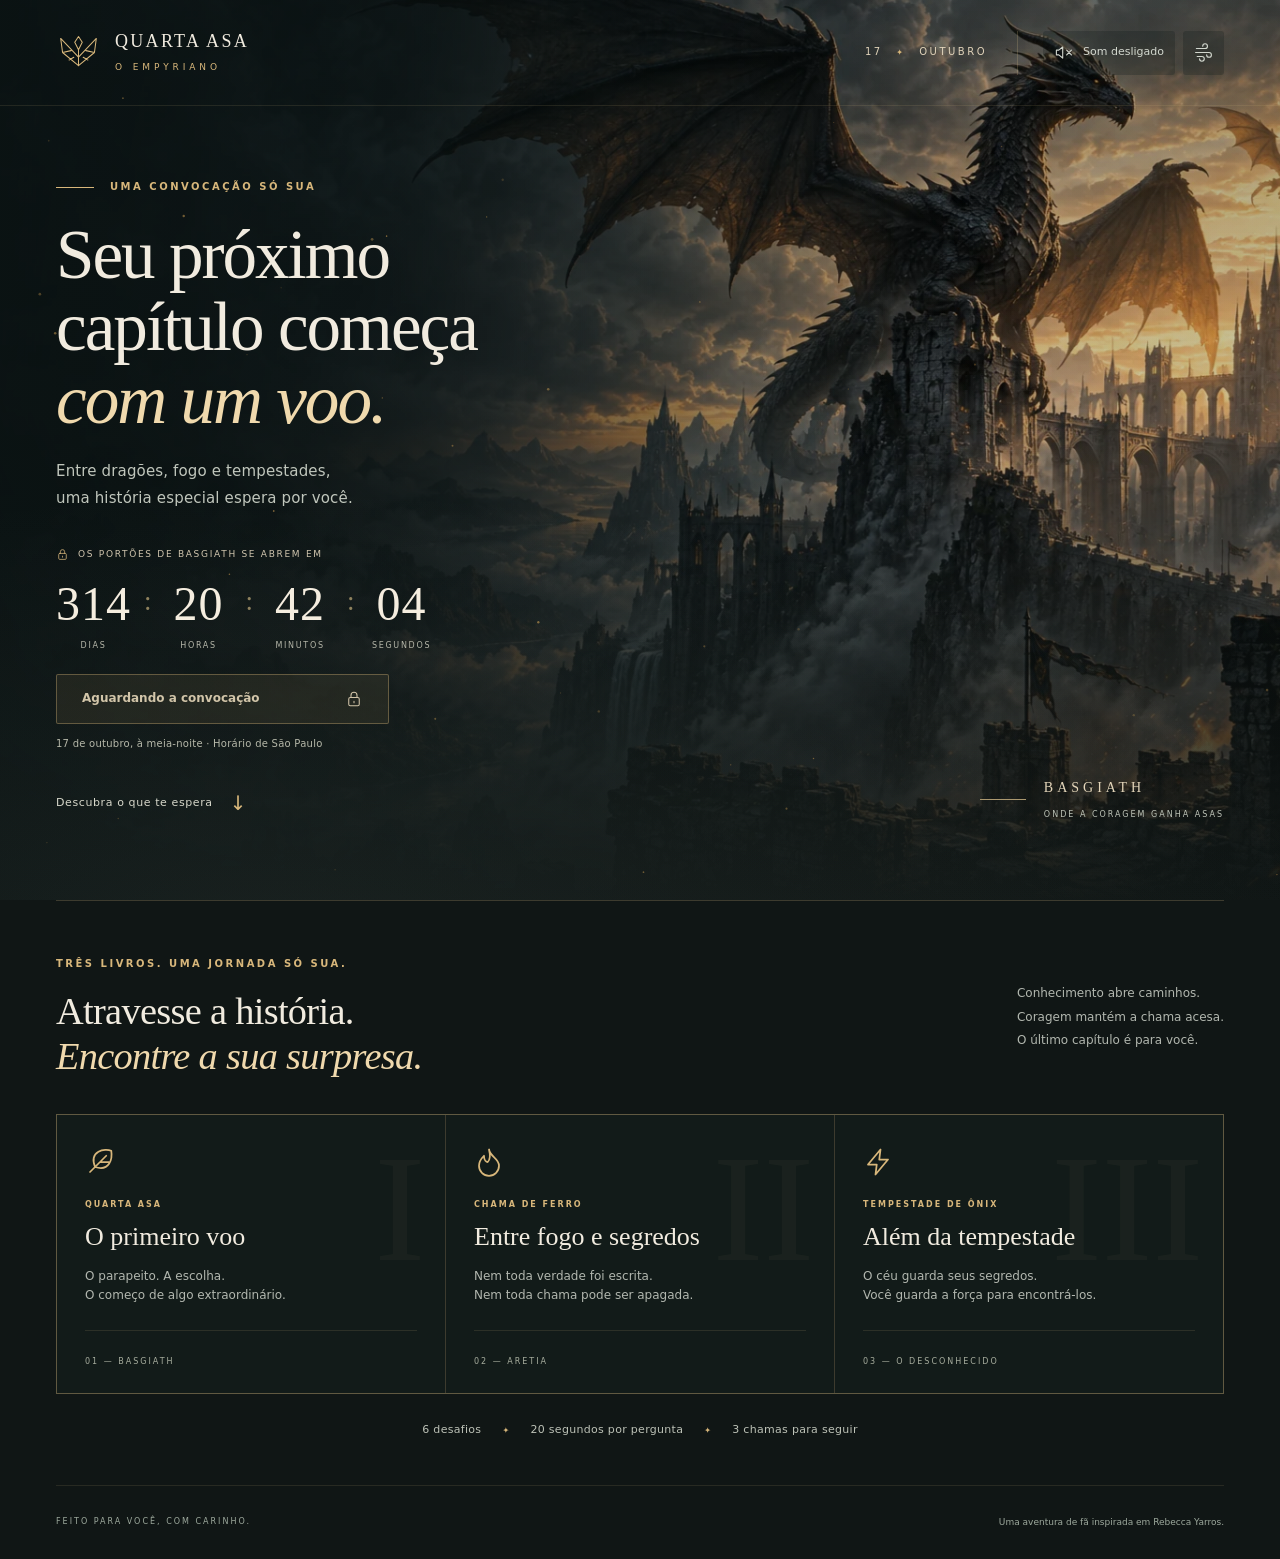
==== commit 6dc23256: "Personaliza carta de aniversario com Medicina, habilitacao e Quarta Asa" ====
--- a/index.html
+++ b/index.html
@@ -51,7 +51,14 @@
     <section id="screen-quiz" class="screen content-width adventure-screen" hidden><div class="quest-topline"><span class="eyebrow">SEU VOO ESTÁ SÓ COMEÇANDO</span><button class="button text-button" id="pause"><svg><use href="#i-pause"/></svg>Pausar</button></div><div class="quest-layout"><aside class="quest-route" aria-label="Progresso da jornada"><p class="eyebrow">SUA JORNADA</p><ol id="route"><li data-chapter="0"><span>I</span><div>O primeiro voo<small>QUARTA ASA</small></div></li><li data-chapter="1"><span>II</span><div>Fogo e segredos<small>CHAMA DE FERRO</small></div></li><li data-chapter="2"><span>III</span><div>A tempestade<small>TEMPESTADE DE ÔNIX</small></div></li></ol><p class="route-message">Um passo.<br>Uma escolha.<br><em>Um novo capítulo.</em></p></aside><div class="question-panel"><div class="question-hud"><div><p id="question-book" class="eyebrow"></p><p class="question-count">DESAFIO <strong id="question-number">01</strong><span> / 06</span></p></div><div class="timer" id="question-timer" role="timer" aria-label="Tempo restante"><svg viewBox="0 0 80 80" aria-hidden="true"><circle cx="40" cy="40" r="35" class="timer-track"/><circle cx="40" cy="40" r="35" id="timer-ring"/></svg><div><strong id="time">20</strong><span>SEGUNDOS</span></div></div></div><h1 id="question-title" tabindex="-1"></h1><div id="answers" class="answers" role="group" aria-label="Alternativas"></div><div id="feedback" class="feedback" role="status" aria-live="polite" hidden><svg id="feedback-icon"><use href="#i-check"/></svg><div><strong id="feedback-title"></strong><p id="feedback-text"></p></div></div><div class="question-bottom"><div id="lives" class="lives" aria-label="3 chamas restantes"></div><button id="skip" class="button text-button">Pedir passagem <small>−1 chama</small></button><button id="next-question" class="button primary compact" hidden>Continuar <svg><use href="#i-arrow"/></svg></button></div><p class="keyboard-note" id="question-note">Escolha uma resposta. No teclado, use as teclas 1 a 4.</p></div></div></section>
     <section id="screen-fallen" class="screen centered-screen content-width" hidden><div class="result-symbol"><svg><use href="#i-flame"/></svg></div><p class="eyebrow">A JORNADA AINDA NÃO ACABOU</p><h1 tabindex="-1">Ainda há fogo<br><em>em você.</em></h1><p>Até os melhores cavaleiros precisam recomeçar.<br>Respire. Seus dragões podem esperar mais uma tentativa.</p><button id="retry" class="button primary">Tentar novamente <svg><use href="#i-arrow"/></svg></button><button id="fallen-home" class="button text-button">Voltar à entrada</button></section>
     <section id="screen-bond" class="screen centered-screen content-width" hidden><div class="bond-seal" aria-hidden="true"><span class="orbit"></span><svg><use href="#i-wing"/></svg></div><p class="eyebrow">A SUA JORNADA DEIXOU UMA MARCA</p><h1 tabindex="-1">O céu agora<br><em>é seu.</em></h1><p id="oath-message"></p><div class="result-stats"><span><b id="result-correct">6</b> desafios vencidos</span><i>✦</i><span><b id="result-lives">3</b> chamas acesas</span></div><p class="surprise-tease">Mas esta aventura nunca foi só sobre dragões.<br>Há algo que guardei para você.</p><button id="open-letter" class="button primary">Abrir minha carta <svg><use href="#i-arrow"/></svg></button></section>
-    <section id="screen-letter" class="screen content-width letter-screen" hidden><div class="letter-intro"><p class="eyebrow">DEPOIS DE TODOS OS VOOS, VOCÊ.</p><h1 tabindex="-1">Feliz novo capítulo.</h1></div><article class="letter"><div class="letter-header"><svg><use href="#i-wing"/></svg><span>17 DE OUTUBRO</span></div><p class="letter-dedication">Para quem ainda tem um mundo inteiro para descobrir,</p><div id="personal-message"><p>Quando te entreguei aquele primeiro chocolate, você mencionou que talvez fosse o primeiro presente que recebia assim. Guardei essas palavras e, desde então, passei a vê-las como um convite silencioso para sair das margens. Deixei de ser apenas um leitor distante da sua história para me tornar, ainda que discretamente, uma linha escrita ao pé da página.</p><p>Hoje, no seu aniversário, desejo que o mundo se abra como um livro que você ainda não leu — cheio de decisões novas, conquistas inesperadas e capítulos que só você pode escrever.</p><p>Que cada sonho não sirva apenas para ser alcançado, mas para te lembrar da grandeza que sempre existiu aí dentro.</p><p>E, se um dia a coragem parecer faltar, retorne a estas palavras: eu não estou apenas aplaudindo de longe. Eu acredito, com absoluta convicção, no que você pode se tornar.</p></div><div class="letter-signature"><span>Que nunca te faltem céu, coragem e histórias.</span><strong>Com carinho, sempre.</strong><span class="letter-heart">♡</span></div></article><div class="letter-actions"><button id="copy-letter" class="button secondary"><svg><use href="#i-copy"/></svg><span>Guardar estas palavras</span></button><button id="replay" class="button text-button">Viver a jornada de novo <svg><use href="#i-arrow"/></svg></button></div><p id="copy-status" class="subtle-note" role="status" aria-live="polite"></p></section>
+    <section id="screen-letter" class="screen content-width letter-screen" hidden><div class="letter-intro"><p class="eyebrow">DEPOIS DE TODOS OS VOOS, VOCÊ.</p><h1 tabindex="-1">Feliz novo capítulo.</h1></div><article class="letter"><div class="letter-header"><svg><use href="#i-wing"/></svg><span>17 DE OUTUBRO</span></div><p class="letter-dedication">Para a garota que eu escolheria para atravessar qualquer parapeito,</p><div id="personal-message">
+<p>Se a sua história se passasse em Basgiath, eu reconheceria você pela inteligência e pela coragem de continuar, mesmo diante de um caminho difícil. A Violet tem um jeito de nos lembrar que uma mente afiada pode mudar uma história inteira. E você me faz pensar nisso sempre que vejo o quanto se dedica ao que quer.</p>
+<p>Hoje, ver você na faculdade de Medicina e com a sua habilitação conquistada me enche de orgulho. São novos caminhos se abrindo, e cada um deles carrega o seu esforço. É muito bonito acompanhar essas conquistas e ver a vida que você está construindo.</p>
+<p>Você segue sendo a pessoa mais inteligente e batalhadora que eu conheço. Admiro a sua vontade de aprender e a sua determinação. E torço para que, entre as aulas, as provas e tantas novidades, você consiga olhar para si com o mesmo orgulho com que eu olho para você.</p>
+<p>Neste aniversário, desejo que nunca te faltem pessoas leais ao seu lado, coragem para os próximos voos e momentos de paz depois das tempestades. Até quem enfrenta Basgiath merece baixar a guarda às vezes. Você também merece dias leves, risadas sinceras e tempo para aproveitar cada conquista.</p>
+<p>Que a Medicina te traga descobertas que façam seus olhos brilharem e que a liberdade de pegar a estrada te leve a lugares e histórias que você vai amar. Ainda há um mundo inteiro para conhecer, e eu espero estar por perto para celebrar os seus próximos capítulos.</p>
+<p>Feliz aniversário, futura médica. Se algum dia duvidar do seu próprio voo, lembre-se: eu acredito muito em você. Hoje, no próximo capítulo e em todos os que vierem.</p>
+</div><div class="letter-signature"><span>Que nunca te faltem céu, coragem e histórias.</span><strong>Com carinho, sempre.</strong><span class="letter-heart">♡</span></div></article><div class="letter-actions"><button id="copy-letter" class="button secondary"><svg><use href="#i-copy"/></svg><span>Guardar estas palavras</span></button><button id="replay" class="button text-button">Viver a jornada de novo <svg><use href="#i-arrow"/></svg></button></div><p id="copy-status" class="subtle-note" role="status" aria-live="polite"></p></section>
   </main>
   <footer class="site-footer content-width"><span>FEITO PARA VOCÊ, COM CARINHO.</span><span>Uma aventura de fã inspirada em Rebecca Yarros.</span></footer>
   <dialog id="pause-dialog" class="pause-dialog" aria-labelledby="pause-title"><svg class="dialog-icon"><use href="#i-feather"/></svg><p class="eyebrow">ATÉ DRAGÕES PRECISAM RESPIRAR</p><h2 id="pause-title">O céu pode esperar.</h2><p>A jornada está pausada.<br>Suas chamas e seu tempo estão a salvo.</p><button class="button primary" id="resume">Retomar o voo <svg><use href="#i-arrow"/></svg></button><button class="button text-button" id="pause-home">Voltar à entrada</button></dialog>
